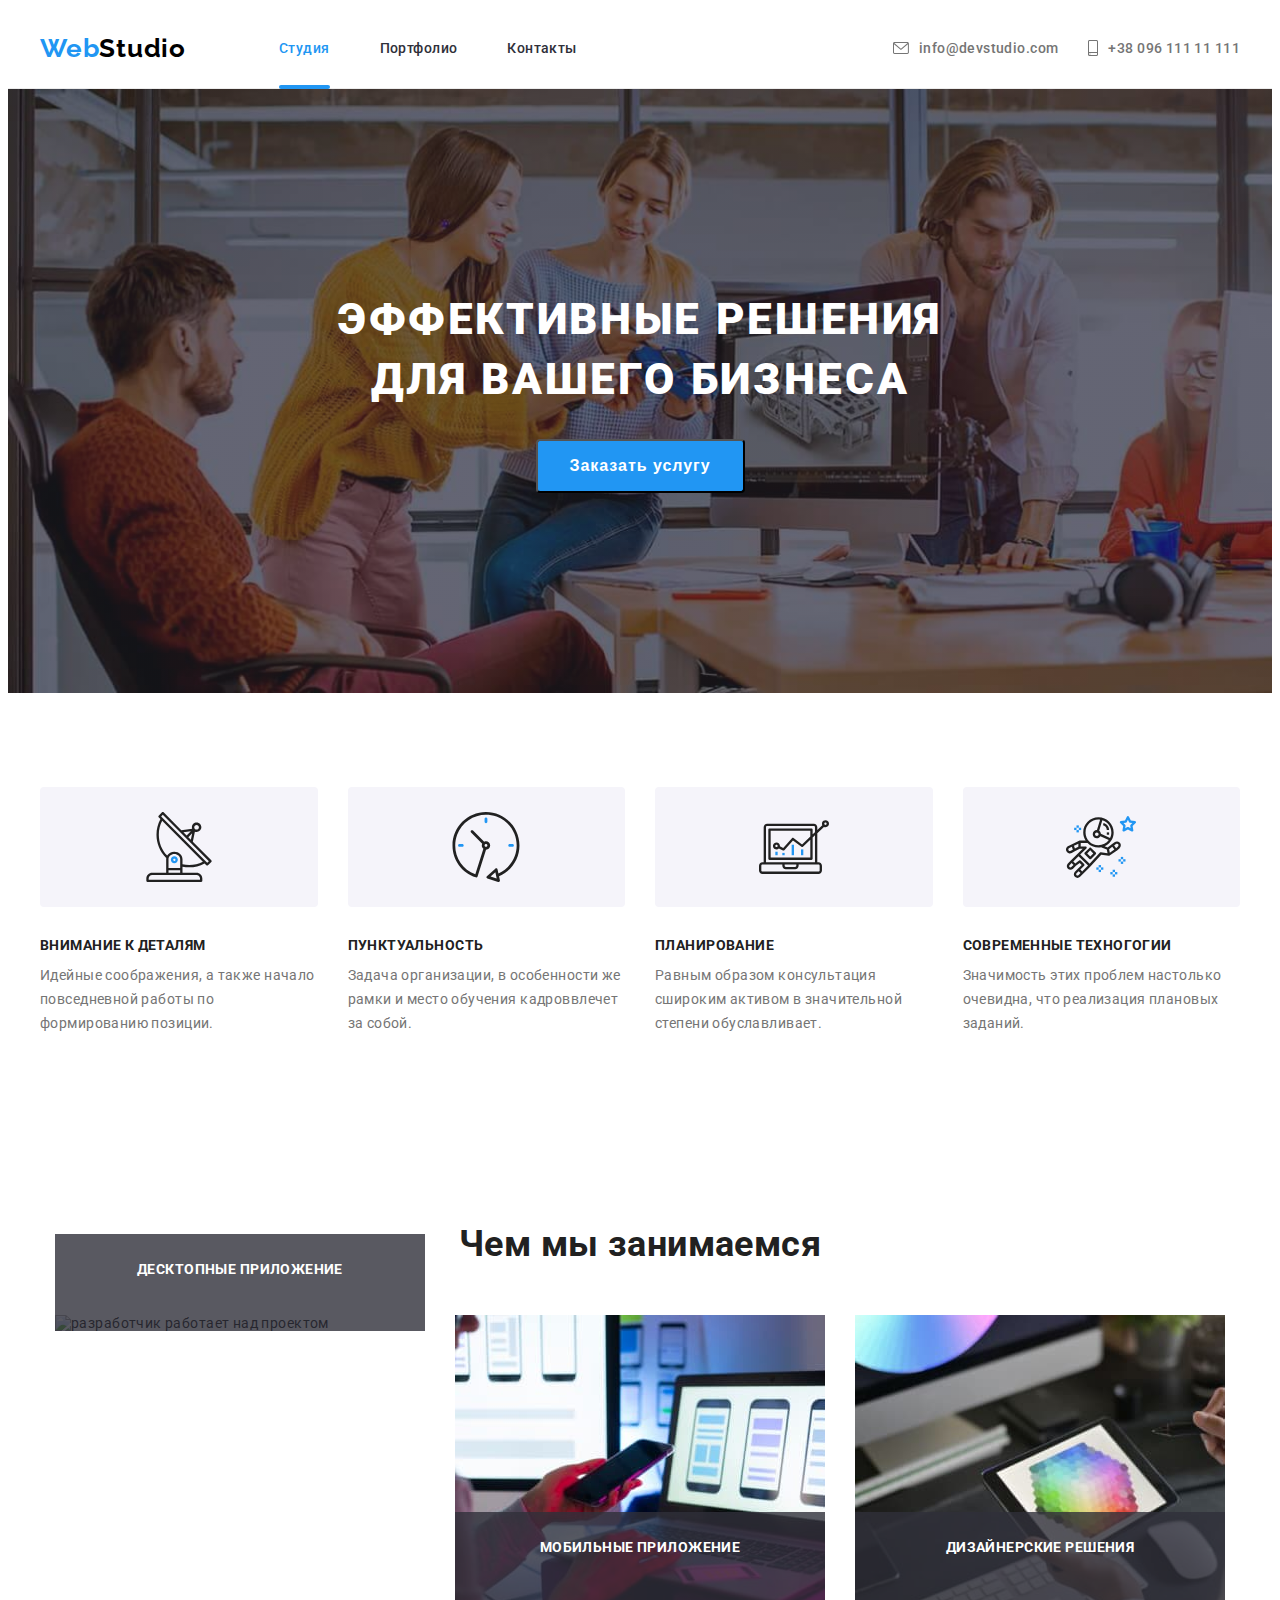
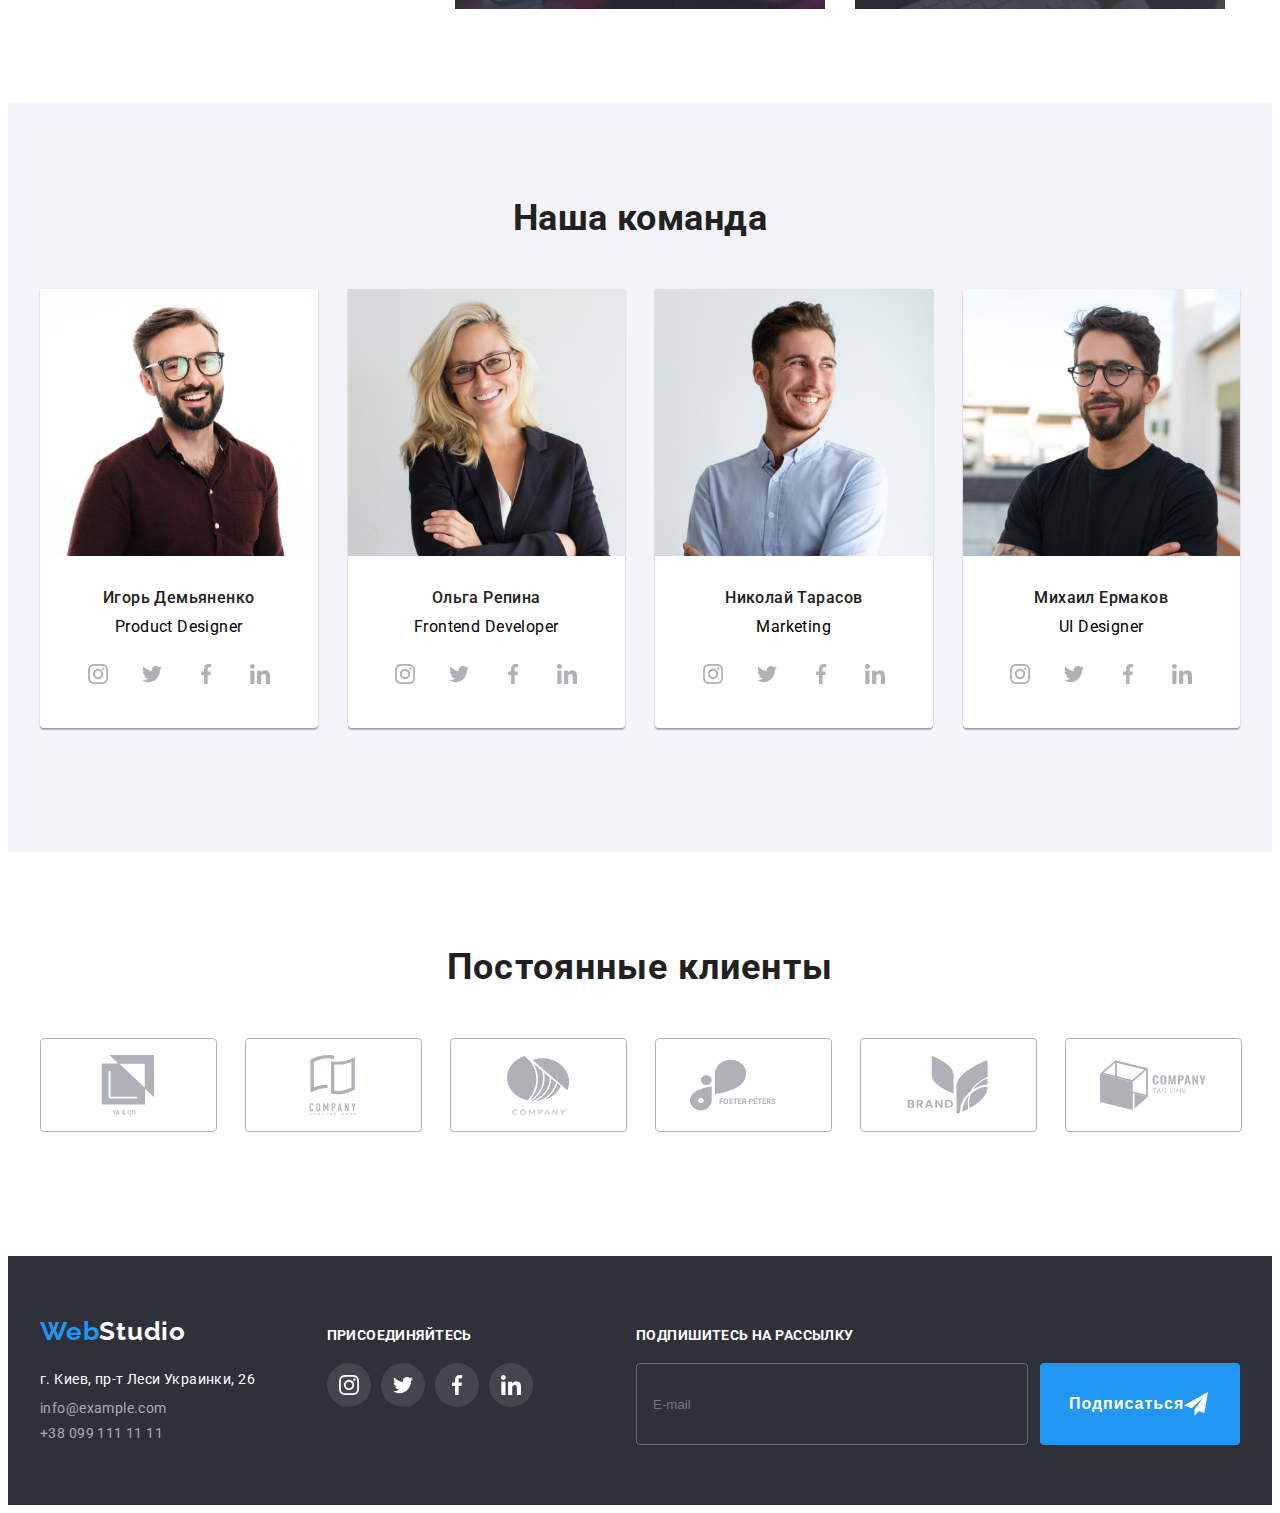
==== index.html @ 321aefef "(((" ====
<!DOCTYPE html>
<html lang="en">
<head>
    <meta charset="UTF-8">
    <meta http-equiv="X-UA-Compatible" content="IE=edge">
    <meta name="viewport" content="width=device-width, initial-scale=1.0">
    <title>Document</title>
    <link rel="preconnect" href="https://fonts.googleapis.com">
<link rel="preconnect" href="https://fonts.gstatic.com" crossorigin>
<link href="https://fonts.googleapis.com/css2?family=Roboto:ital,wght@0,400;0,500;0,700;0,900;1,400;1,500;1,700;1,900&display=swap" rel="stylesheet">
<link rel="stylesheet" href="https://cdnjs.cloudflare.com/ajax/libs/modern-normalize/1.1.0/modern-normalize.min.css" integrity="sha512-wpPYUAdjBVSE4KJnH1VR1HeZfpl1ub8YT/NKx4PuQ5NmX2tKuGu6U/JRp5y+Y8XG2tV+wKQpNHVUX03MfMFn9Q==" crossorigin="anonymous" referrerpolicy="no-referrer" />
    
    <link rel="preconnect" href="https://fonts.googleapis.com">
    <link rel="preconnect" href="https://fonts.googleapis.com">
    <link rel="preconnect" href="https://fonts.gstatic.com" crossorigin>
    <link href="https://fonts.googleapis.com/css2?family=Raleway:wght@700&display=swap" rel="stylesheet">
    <link rel="stylesheet" href="./css/main.min.css">
<body class="body">
    <!-- header -->
   <header class="header-box">
       <div class="container flex">     
       <nav class="flex"><a href="" class="logo" lang="en">
        <span class="web">Web</span>Studio</a>
   <ul class="menu">
    <li class="menu__list-main"><a href="./index.html" class="menu__link-main currents">Студия</a></li>
    <li class="menu__list"><a href="./porfolio.html" class="link"> Портфолио</a></li>
    <li class="menu__list"> <a href="" class="link"> Контакты</a></li>
</ul>
    </nav>
    <button type="button" class="mob-menu" data-menu-open>
        <svg width="40px" height="40px" class="mob-menu__icon"><use href="./images/icons/sprite2.svg#mob-menu"></use></svg>
    </button>
        <ul class="menu-contact">
        <li class="menu-contact__list-left">
            <a href="" class="menu-contact__link">
                <svg class="header-icon icon-left" width="16" height="12"><use href="./images/icons/sprite.svg#icon-envelope"></use></svg>
info@devstudio.com</a></li>
        <li class="menu-contact__list"><a href="" class="menu-contact__link">
            <svg class="header-icon" width="10" height="16"><use href="./images/icons/sprite.svg#icon-smartphone"></use></svg>
       +38 096 111 11 111</a></li>
        
    </ul>
    </div>
    <div class="mobile-menu" data-menu>
        <div class="container mobile-menu__container">
        <button class="close-butt" data-menu-close>
            <svg width="40px" height="40px" class="mobile-menu__close-icon" ><use href="./images/icons/sprite2.svg#icon-close_40px"></use></svg>
        </button>
        
        <ul class="mobile-menu__nav">
            <li class="mobile-menu__list">
                <a href="" class="mobile-menu__link">Студия</a></li>
            <li class="mobile-menu__list">
                <a href="./porfolio.html" class="mobile-menu__link">Портфолио</a></li>
            <li class="mobile-menu__list">
                <a href="" class="mobile-menu__link">Контакты</a></li>
        </ul>

        <ul class="mobile-menu__contact">
            <li class="mobile-menu__numb">+38 096 111 11 11</li>
            <li class="mobile-menu__mail">info@devstudio.com</li>
        </ul>
        <ul class="mobile__menu-social">
            <li class="mobile-menu__soc-list">
                <a href="" class="mobile-menu__soc-link">Instagram</a></li>
            <li class="mobile-menu__soc-list">
                <a href="" class="mobile-menu__soc-link">Twitter</a></li>
            <li class="mobile-menu__soc-list">
                <a href="" class="mobile-menu__soc-link">Facebook</a></li>
            <li class="mobile-menu__soc-list">
                <a href="" class="mobile-menu__soc-link">LinkedIn</a></li>
        </ul>
        </div>
    </div>
</header>


<main>
    <!-- ===========HERO============== -->

    <section class="main-title section">
        <div class="container">
        <h1 class="title">ЭФФЕКТИВНЫЕ РЕШЕНИЯ<br>ДЛЯ ВАШЕГО БИЗНЕСА </h1>
        <button type="button" class="button" data-modal-open>Заказать услугу</button>
        </div>
    </section>



<section class="section">
<div class="container">

    <ul class="about">
        <li class="list-about"> <div class="bloks"> <svg width="70" height="70"><use href="./images/icons/sprite.svg#icon-antenna1"></use></svg>
</div><h3 class="headlines">ВНИМАНИЕ К ДЕТАЛЯМ</h3>
           <p class="plist">Идейные соображения, а также начало повседневной работы по формированию позиции.</p></li>
            <li class="list-about"> <div class="bloks">
<svg width="70" height="70"><use href="./images/icons/sprite.svg#icon-clock2"></use></svg>
</div><h3 class="headlines">ПУНКТУАЛЬНОСТЬ</h3>
               <p class="plist">Задача организации, в особенности же рамки и место обучения кадроввлечет за собой.</p></li>
                <li class="list-about"> <div class="bloks"><svg width="70" height="70"><use href="./images/icons/sprite.svg#icon-diagram3" ></use></svg>
</div><h3 class="headlines">ПЛАНИРОВАНИЕ</h3>
                   <p class="plist"> Равным образом консультация сшироким активом в значительной степени обуславливает.</p></li>
                    <li class="list-about"> <div class="bloks"><svg width="70" height="70"><use href="./images/icons/sprite.svg#icon-astronaut4"></use></svg>
</div><h3 class="headlines">СОВРЕМЕННЫЕ ТЕХНОГОГИИ</h3>
                       <p class="plist"> Значимость этих проблем настолько очевидна, что реализация плановых заданий.</p></li>
    </ul>
    </div>
    </section>
    <!-- /* ===============WHAT WE DO================= */ -->
    <section class="section section-whatwedo">
        <div class="container">
    <h2 class="main-headlines">Чем мы занимаемся</h2>
    <ul class="images">
        <li class="img-list"><div class="relat">
            <picture>
                <source srcset="./images/occupation/img.jpg 1x, ./images/occupation/img@2x.jpg 2x" media="min-width: 1200px">
                <source srcset="./images/occupation/img1vb.webp 1x" media="min-width: 1200px"
                type="image/webp">
            <img src="#" alt="разработчик работает над проектом">
            </picture>
           <div class="absol"><p class="descrip">ДЕСКТОПНЫЕ ПРИЛОЖЕНИЕ</p></div></div></li>
        <li class="img-list"><div class="relat">
            <img src="./images/occupation/img2.jpg" alt="дизайнеры работают над мобильным приложением"><div class="absol"><p class="descrip">МОБИЛЬНЫЕ ПРИЛОЖЕНИЕ</p></div></div></li>
        <li class="img-list"><div class="relat">
            <img src="./images/occupation/img3.jpg" alt="креативный веб дизайнер выбирает цвет на планшете"><div class="absol"><p class="descrip">ДИЗАЙНЕРСКИЕ РЕШЕНИЯ</p></div></div></li>
    </ul>
    </div>
</section>

<!-- /* ==============TEAM============= */ -->
    <section class="our-team section">
        <div class="container">
        <h2 class="main-headlines-bot">Наша команда</h2>
        <ul class="all-employee">
            <li class="employee">
                <picture>
                    <source srcset="./images/developer1.jpg" media="min-width: 1200px">
                    <source srcset="./images/developer-tablet1.jpg" media="min-width: 768px">
                    <source srcset="./images/developer-phone1.jpg" media="min-width: 320px">
                <img src="./images/developer1.jpg" alt="Product Designer" class="img-developer">
                </picture>
                <div class="cards-work"><h3 class="workers">Игорь Демьяненко</h3>
       <p class="positions">Product Designer</p><ul class="box-icons"><li class="social-link" ><a class="social-link-team" href=""><svg class="social-icon-team" height="20" width="20"><use href="./images/icons/sprite.svg#icon-instagram1"></use></svg></a></li>
    <li  class="social-link"><a href="" class="social-link-team"><svg class="social-icon-team" height="20" width="20"><use href="./images/icons/sprite.svg#icon-twitter2"></use></svg></a></li>
    <li  class="social-link"><a href="" class="social-link-team"><svg class="social-icon-team" height="20" width="20"><use href="./images/icons/sprite.svg#icon-facebook3"></use></svg></a></li>
    <li  class="social-link"><a href="" class="social-link-team"><svg class="social-icon-team" height="20" width="20"><use href="./images/icons/sprite.svg#icon-linkedin4"></use></svg></a></li></ul>
</div>
</li>

        <li class="employee">
        <picture>
            <source srcset="./images/developer2.jpg" media="min-width: 1200px">
            <source srcset="./images/developer-tablet2.jpg" media="min-width: 768px">
            <source srcset="./images/developer-phone2.jpg" media="min-width: 320px">
            <img src="./images/developer2.jpg" alt="Product Designer" class="img-developer">
        </picture>
            <div class="cards-work">
          <h3 class="workers">Ольга Репина</h3><p class="positions">Frontend Developer</p>
          <ul class="box-icons">
            <li class="social-link"><a class="social-link-team" href=""><svg class="social-icon-team" height="20" width="20"><use href="./images/icons/sprite.svg#icon-instagram1"></use></svg></a></li>
            <li class="social-link"><a class="social-link-team" href=""><svg class="social-icon-team" height="20" width="20"><use href="./images/icons/sprite.svg#icon-twitter2"></use></svg></a></li>
            <li class="social-link"><a class="social-link-team" href=""><svg class="social-icon-team" height="20" width="20"><use href="./images/icons/sprite.svg#icon-facebook3"></use></svg></a></li>
            <li class="social-link"><a class="social-link-team" href=""><svg class="social-icon-team" height="20" width="20"><use href="./images/icons/sprite.svg#icon-linkedin4"></use></svg></a></li>
          </ul>
        </div>
    </li>
        <li class="employee">
            
            <picture>
                <source srcset="./images/developer3.jpg" media="min-width: 1200px">
                <source srcset="./images/developer-tablet3.jpg" media="min-width: 768px">
                <source srcset="./images/developer-phone3.jpg" media="min-width: 320px">
                <img src="./images/developer3.jpg" alt="Product Designer" class="img-developer">
            </picture>
                <div class="cards-work">
             <h3 class="workers">Николай Тарасов</h3><p class="positions">Marketing</p><ul class="box-icons">
                 <li class="social-link"><a class="social-link-team" href=""><svg class="social-icon-team" height="20" width="20">
                        <use href="./images/icons/sprite.svg#icon-instagram1"></use>
                    </svg></a></li>
                <li class="social-link"><a class="social-link-team" href=""><svg class="social-icon-team" height="20" width="20">
                        <use href="./images/icons/sprite.svg#icon-twitter2"></use>
                    </svg></a></li>
                <li class="social-link"><a class="social-link-team" href=""><svg class="social-icon-team" height="20" width="20">
                        <use href="./images/icons/sprite.svg#icon-facebook3"></use>
                    </svg></a></li>
                <li class="social-link"><a class="social-link-team" href=""><svg class="social-icon-team" height="20" width="20">
                        <use href="./images/icons/sprite.svg#icon-linkedin4"></use>
                    </svg></a></li>
             </ul>
</div>
    
</li>
        <li class="employee">
           
                <picture>
                    <source srcset="./images/developer4.jpg" media="min-width: 1200px">
                    <source srcset="./images/developer-tablet4.jpg" media="min-width: 768px">
                    <source srcset="./images/developer-phone4.jpg" media="min-width: 320px">
                    <img src="./images/developer4.jpg" alt="Product Designer" class="img-developer">
                </picture>
                <div class="cards-work">
              <h3 class="workers">Михаил Ермаков</h3><p class="positions">UI Designer</p><ul class="box-icons">
                  <li class="social-link"><a class="social-link-team" href=""><svg class="social-icon-team" height="20" width="20">
                        <use href="./images/icons/sprite.svg#icon-instagram1"></use>
                    </svg></a></li>
            <li class="social-link"><a class="social-link-team" href=""><svg class="social-icon-team" height="20" width="20">
                    <use href="./images/icons/sprite.svg#icon-twitter2"></use>
                </svg></a></li>
        <li class="social-link"><a class="social-link-team" href=""><svg class="social-icon-team" height="20" width="20">
                <use href="./images/icons/sprite.svg#icon-facebook3"></use>
            </svg></a></li>
    <li class="social-link"><a class="social-link-team" href=""><svg class="social-icon-team" height="20" width="20">
            <use href="./images/icons/sprite.svg#icon-linkedin4"></use>
        </svg></a></li></ul>
            </div>
    </li>

        </ul>
        </div>
    </section>
    <!-- ============================CLIENTS============================ -->
    <section class="section">
        <div class="container">
            <h2 class="hclient">Постоянные клиенты</h2>
<ul class="client-flex"><li class="client-list"><a class="client-link" href=""><svg class="client-icon" width="106" height="60"><use href="./images/icons/sprite2.svg#icon-group" ></use></svg></a></li>
<li class="client-list"><a class="client-link" href=""><svg class="client-icon" width="106" height="60"><use href="./images/icons/sprite2.svg#icon-group2" ></use></svg></a></li>
<li class="client-list"><a class="client-link" href=""><svg class="client-icon" width="106" height="60"><use href="./images/icons/sprite2.svg#icon-group3"></use></svg></a></li>
<li class="client-list"><a class="client-link" href=""><svg class="client-icon" width="106" height="60"><use href="./images/icons/sprite2.svg#icon-group4"></use></svg></a></li>
<li class="client-list"><a class="client-link" href=""><svg class="client-icon" width="106" height="60"><use href="./images/icons/sprite2.svg#icon-group5"></use></svg></a></li>
<li class="client-list"><a class="client-link" href=""><svg class="client-icon" width="106" height="60"><use href="./images/icons/sprite2.svg#icon-group6"></use></svg></a></li></ul>
        </div>
    </section>
</main>
<!-- /* ==================FOOTER====================== */ -->
    <footer class="footer">
        <div class="container footer__flex">
            <div class="footer-nav">
        <a href="" class="logodown" lang="en">
            <span class="web">Web</span>Studio</a>
<address>
    <ul class="footer-list">
<li class="footer__list"><a class="footer__address" href="https://goo.gl/maps/vd5sE5UWaFMjiasX9">г. Киев, пр-т Леси Украинки, 26</a></li>
 <li class="footer__list"><a href="" class="footer__linknav">info@example.com</a></li>  
<li class="footer__list"> <a href="" class="footer__linknav"> +38 099 111 11 11</a></li>
</ul>
</address>
</div>
<div class="footer__social">
    <h2 class="footer__social-h">ПРИСОЕДИНЯЙТЕСЬ</h2>
    <ul class="footer__ul-flex">
    <li class="footer__social-list">
        <a class="footer__social-link" href=""><svg class="footer__social-icon" height="20" width="20"><use href="./images/icons/sprite.svg#icon-instagram1"></use></svg></a></li>
    <li class="footer__social-list">
        <a class="footer__social-link" href=""><svg class="footer__social-icon" height="20" width="20"><use href="./images/icons/sprite.svg#icon-twitter2"></use></svg></a></li>
    <li class="footer__social-list">
        <a class="footer__social-link" href=""><svg class="footer__social-icon" height="20" width="20"><use href="./images/icons/sprite.svg#icon-facebook3"></use></svg></a></li>
    <li class="footer__social-list">
        <a class="footer__social-link" href=""><svg class="footer__social-icon" height="20" width="20"><use href="./images/icons/sprite.svg#icon-linkedin4"></use></svg></a></li></ul>
</div>
<div class="footer-form__wrapper">
<form action="footer-form">
    <b class="footer-form__b">Подпишитесь на рассылку</b>
    <span class="footer-form__span">
        <input type="email" name="user-email"  required placeholder="E-mail" class="footer-form__imput">
        <button type="submit" class="footer-button">Подписаться
            <svg width="24" height="24"><use href="./images/icons/sprite.svg#icon-icon-send"></use></svg>
        </button>
    </span>
</form>
</div>
</div>
    </footer>
<!-- ===================END FOOTER================ -->
<div class="backdrop is-hidden" data-modal>
<div class="modal">
    <button type="button" class="close-button" data-modal-close><svg height="18" width="18" class="close-icon">
        <use href=./images/icons/sprite.svg#icon-close-black-18dp-2-1></use>
    </svg>
        </button>
            <b class="modal-title">Оставьте свои данные, мы вам перезвоним</b>
            <form  class="modal-form">
           
               
                <label for="input-name" class="modal-form__text"> Имя
                   <span class="modal-form__input-wrapper">
                <input type="text" id="input-name" name="user-name" class="modal-form__input" minlength="2">
        <svg height="18" width="18" class="modal-form__icon">
            <use href=./images/icons/sprite.svg#icon-person-black-18dp-1></use>
        </svg>
    </span>
         </label>
            <label for="input-phone" class="modal-form__text"> Телефон
                <span class="modal-form__input-wrapper">
                    <input type="text" id="input-phone"  name="user-form" class="modal-form__input"
                     title="096-111-11-11"
                    required>
                    <svg height="18" width="18" class="modal-form__icon">
                        <use href=./images/icons/sprite.svg#icon-phone-black-18dp-1></use>
                    </svg>
                </span>
            </label>

        <label for="input-email" class="modal-form__text">Почта
            <span class="modal-form__input-wrapper">
                <input type="text" id="input-email" name="user-email"
                 class="modal-form__input" required>
                <svg height="18" width="18" class="modal-form__icon">
                    <use href=./images/icons/sprite.svg#icon-email-black-18dp-1></use>
                </svg>
            </span>
        </label>
        <label  class="modal-form__text"> Комментарий
         <textarea name="user-comment"  class="modal-form__comment" placeholder="Введите текст"></textarea>
               
        
        </label>
       <input type="checkbox" name="submit" id="accept-policy" class="modal-checkbox visual-hiden">
        <label for="accept-policy" class="modal-checkbox-label">Соглашаюсь с рассылкой и принимаю
             <a href="" class="modal-form__link">Условия договора</a></label>
             <button type="submit" class="modal-form__btn">Отправить</button>

        </form>
        
       </div>
</div>
<script src="./js/menu.js"></script>
<script src="./js/modal.js"></script>
</body>
</html>
---- css/main.min.css ----
:root{--primary-text-color: #757575;--primary-heading-color: #212121;--accent-color: #2196f3;--primary-bacground-color: #f5f4fa;--secondary-text-color: #ffffff;--secondary-background-color: #2f303a;--main-font: "Roboto", sans-serif}.visual-hiden{position:absolute !important;clip:rect(1px 1px 1px 1px);clip:rect(1px 1px 1px 1px);padding:0 !important;border:0 !important;height:1px !important;width:1px !important;overflow:hidden}.body{font-family:var(--main-font);font-size:14px;font-weight:400;font-style:normal;letter-spacing:0.03em}address{font-style:normal}img{display:block}ul{list-style:none;padding:0;margin:0}p{margin:0}.h1 h2 h3 h4 h5 h6{margin:0}.container{width:100%;padding-left:15px;padding-right:15px;margin:0 auto}@media screen and (min-width: 480px){.container{width:480px;padding-left:15px;padding-right:15px}}@media screen and (min-width: 768px){.container{width:768px}}@media screen and (min-width: 1200px){.container{width:1200px}}.section{padding-top:60px;padding-bottom:60px}@media screen and (min-width: 1200px){.section{padding-top:94px;padding-bottom:94px}}.currents::after{content:"";display:block;position:absolute;bottom:-1px;width:100%;height:4px;background-color:#2196f3;border-radius:2px}.header-icon{margin-right:10px;transition-property:fill;transition-duration:250ms;transition-timing-function:cubic-bezier(0.4, 0, 0.2, 1);fill:var(--primary-text-color)}.header-icon:hover .linknav,.header-icon:focus .linknav{color:var(--accent-color);fill:var(--accent-color)}.web{color:var(--accent-color)}.logo{margin:16px auto 16px 0;font-family:Raleway;font-weight:bold;font-size:26px;line-height:31px;letter-spacing:0.03em;color:black;text-decoration:none;display:inline-block}@media screen and (min-width: 768px){.logo{margin:0}}.menu-contact{display:none}@media screen and (min-width: 768px){.menu-contact{display:block}}@media screen and (min-width: 1200px){.menu-contact{display:flex;align-items:center;padding-left:0;margin:0px;margin-left:auto}.menu-contact.menu-contact__list+.menu-contact__list{margin-left:50px}}@media screen and (min-width: 768px){.menu-contact__link{font-size:14px;line-height:16px;font-weight:500;text-decoration:none;list-style:none;color:var(--primary-text-color);display:flex;align-items:center;transition-property:background-color, color;transition-duration:250ms;transition-timing-function:cubic-bezier(0.4, 0, 0.2, 1)}.menu-contact__link:hover .header-icon,.menu-contact__link:focus .header-icon{fill:var(--accent-color)}.menu-contact__link:hover{color:var(--accent-color)}}@media screen and (min-width: 1200px){.menu-contact__link{font-size:14px;line-height:16px;font-weight:500;text-decoration:none;list-style:none;color:var(--primary-text-color);display:flex;align-items:center;transition-property:background-color, color;transition-duration:250ms;transition-timing-function:cubic-bezier(0.4, 0, 0.2, 1)}.menu-contact__link:hover .header-icon,.menu-contact__link:focus .header-icon{fill:var(--accent-color)}.menu-contact__link:hover{color:var(--accent-color)}}@media screen and (min-width: 768px){.menu-contact__list-left{margin-bottom:10px}}@media screen and (min-width: 1200px){.menu-contact__list-left{margin-bottom:0;display:flex;align-items:center;margin-right:30px}.menu-contact__list-left:hover .header-icon,.menu-contact__list-left:focus .header-icon{color:var(--accent-color);fill:var(--accent-color)}}.link{display:block;font-size:14px;line-height:16px;font-weight:500;color:var(--secondary-background-color);text-decoration:none;padding-top:32px;padding-bottom:32px;transition-property:background-color, color;transition-duration:250ms;transition-timing-function:cubic-bezier(0.4, 0, 0.2, 1)}.link:hover,.link:focus{color:var(--accent-color)}.header-box{border-bottom:1px solid #ececec}.flex{display:flex;align-items:center;justify-content:space-between}@media screen and (min-width: 1200px){.flex{display:flex;align-items:center}}.menu{display:none}@media screen and (min-width: 768px){.menu{display:flex;margin-top:0px;margin-bottom:0px;padding-left:0px;justify-content:center;margin-left:88px;align-items:center}}@media screen and (min-width: 1200px){.menu{display:flex;margin-top:0px;margin-bottom:0px;padding-left:0px;justify-content:center;margin-left:93px;align-items:center}}.logodown{font-family:Raleway;font-weight:bold;font-size:24px;line-height:28px;letter-spacing:0.03em;color:var(--secondary-text-color);text-decoration:none;display:inline-block;margin-bottom:20px}@media screen and (min-width: 1200px){.logodown{font-size:26px;line-height:31px}}.footer{background-color:var(--secondary-background-color);padding-bottom:60px;padding-top:60px}@media screen and (min-width: 768px){.footer__flex{display:flex;align-items:baseline;justify-content:center}}@media screen and (max-width: 1199px){.footer__flex{flex-wrap:wrap}}@media screen and (min-width: 1200px){.footer__flex{align-items:baseline}}.footer-nav{text-align:center;margin-bottom:60px}@media screen and (min-width: 768px){.footer-nav{width:50%;margin:0}}@media screen and (min-width: 1200px){.footer-nav{text-align:left;margin:0}}.footer__address{margin-bottom:0px;margin-top:0px;text-align:left;font-size:14px;line-height:24px;color:var(--secondary-text-color);font-weight:400;cursor:pointer;text-decoration:none}.footer__address:hover,.footer__address:focus{color:var(--accent-color)}.footer-list{padding-left:0px;margin:0px;font-style:normal}.footer__list:not(:last-child){margin-bottom:9px}.footer__social{margin:0 auto;text-align:center}@media screen and (min-width: 768px){.footer__social{width:50%}}@media screen and (min-width: 1200px){.footer__social{margin-left:70px;margin-right:93px;text-align:left}}.footer__ul-flex{display:flex;margin:0%;padding:0%;justify-content:center}@media screen and (min-width: 1200px){.footer__ul-flex{justify-content:left}}.footer__social-h{font-weight:700;font-size:14px;line-height:16px;letter-spacing:0.03em;margin:0;margin-bottom:20px;color:var(--secondary-text-color)}.footer__linknav{font-size:14px;line-height:24px;font-weight:400;text-decoration:none;list-style:none;color:rgba(255,255,255,0.6);display:inline-block;transition-property:color;transition-duration:250ms}.footer__linknav:focus,.footer__linknav:hover{color:var(--accent-color)}@media screen and (min-width: 1200px){.footer__linknav{font-size:14px;line-height:16px}}.footer__social-list+.footer__social-list{margin-left:10px}.footer__social-link{display:flex;align-items:center;justify-content:center;width:44px;height:44px;border-radius:50%;background-color:rgba(255,255,255,0.1);transition-property:background-color;transition-duration:250ms;transition-timing-function:cubic-bezier(0.4, 0, 0.2, 1)}.footer__social-link:hover,.footer__social-link:focus{background-color:var(--accent-color)}.footer__social-icon{fill:var(--secondary-text-color)}@media screen and (min-width: 768px){.tablet{display:flex}}.footer-button{display:flex;align-items:center;font-weight:700;font-size:16px;letter-spacing:0.06em;line-height:1.87;background-color:var(--accent-color);color:var(--secondary-text-color);padding:10px 29px;min-width:200px;border:none;border-radius:4px;cursor:pointer;margin:20px auto 0}@media screen and (min-width: 1200px){.footer-button{margin:0}}.footer-form__b{display:block;text-transform:uppercase;margin-bottom:20px;color:var(--secondary-text-color);text-align:center;margin-top:60px}@media screen and (min-width: 1200px){.footer-form__b{margin-top:0;text-align:left}}@media screen and (min-width: 1200px){.footer-form__span{display:flex;justify-content:center}}.footer-form__wrapper{margin:0 auto}@media screen and (min-width: 768px){.footer-form__wrapper{width:60%}}.footer-form__imput{width:100%;height:50px;border:1px solid rgba(255,255,255,0.3);border-radius:4px;padding:15px 16px;margin-right:12px;color:var(--secondary-text-color);background:none}@media screen and (min-width: 768px){.footer-form__imput{width:450px}}@media screen and (min-width: 1200px){.footer-form__imput{width:358px}}.mobile-menu__container{position:relative;padding-top:48px;padding-bottom:48px;padding-left:40px}.mob-menu{background-color:transparent;border:none;padding:0;line-height:0;transition:fill 250ms linear}.mob-menu:hover,.mob-menu:focus{fill:var(--accent-color)}@media screen and (min-width: 768px){.mob-menu{display:none}}.mobile-menu{position:fixed;overflow:auto;width:100vw;height:100vh;top:0;left:0;background-color:#ffffff;z-index:2;opacity:0;visibility:hidden;pointer-events:none;transition:opacity 250ms linear, visibility 250ms linear}.mobile-menu.is-open{opacity:1;visibility:visible;pointer-events:auto}.mobile-menu__nav{margin-bottom:302px}.close-butt{position:absolute;top:10px;right:15px;display:flex;align-items:center;justify-content:center;width:40px;height:40px;border:none;background-color:transparent;padding:0;cursor:pointer;transition-property:fill, opacity;transition-timing-function:cubic-bezier(0.4, 0, 0.2, 1);transition-duration:250ms}.close-butt:hover,.close-butt:focus{fill:var(--accent-color)}.mobile-menu__list{margin-bottom:32px}.mobile-menu__link{font-weight:500;font-size:40px;line-height:47px;letter-spacing:0.02em;color:var(--primary-heading-color);text-decoration:none}.mobile-menu__link:hover,.mobile-menu__link:focus{color:var(--accent-color)}.mobile-menu__numb{font-weight:500;font-size:34px;line-height:40px;letter-spacing:0.02em;color:var(--accent-color);margin-bottom:32px}.mobile-menu__mail{font-weight:500;font-size:24px;line-height:28px;letter-spacing:0.02em;color:var(--primary-text-color);margin-bottom:64px}.mobile__menu-social{display:flex}.mobile-menu__soc-list:not(:last-child){padding-right:10px;border-right:1px solid rgba(33,33,33,0.2)}.mobile-menu__soc-list:not(:first-child){padding-left:10px}.mobile-menu__soc-link{text-decoration:none;font-weight:500;font-size:18px;line-height:22px;letter-spacing:0.02em;color:var(--accent-color)}@media screen and (min-width: 768px){.menu__link-main{position:relative;font-size:14px;line-height:16px;font-weight:500;color:var(--accent-color);text-decoration:none;list-style:none;display:block;padding-top:32px;padding-bottom:32px}}@media screen and (min-width: 768px){.menu__list{margin-left:50px}}@media screen and (min-width: 1200px){.menu__linkp{display:block;font-size:14px;line-height:16px;font-weight:500;color:var(--secondary-background-color);text-decoration:none;padding-top:32px;padding-bottom:32px;transition-property:color;transition-duration:250ms;transition-timing-function:cubic-bezier(0.4, 0, 0.2, 1)}.menu__linkp:hover,.menu__linkp:focus{color:var(--accent-color)}}@media screen and (min-width: 1200px){.menu__linkp-main{position:relative;font-size:14px;line-height:16px;font-weight:500;color:var(--accent-color);text-decoration:none;list-style:none;display:block;padding-top:32px;padding-bottom:32px;margin-left:50px;margin-right:50px}}.main-title{background:#c4c4c4;color:var(--secondary-text-color);text-align:center;margin-right:auto;margin-left:auto;padding-top:200px;padding-bottom:200px;background-image:linear-gradient(rgba(47,48,58,0.4), rgba(47,48,58,0.4)),url(../images/hero/hero-mobile.jpg);background-size:cover;max-width:1600px}@media screen and (min-device-pixel-ratio: 2) and (min-width: 320px), screen and (min-resolution: 192dpi) and (min-width: 320px), screen and (min-resolution: 2dppx) and (min-width: 320px){.main-title{background-image:linear-gradient(rgba(47,48,58,0.4), rgba(47,48,58,0.4)),url(../images/hero/hero_mobile@2x.jpg);background-size:cover}}@media screen and (min-width: 768px){.main-title{background-image:linear-gradient(rgba(47,48,58,0.4), rgba(47,48,58,0.4)),url(../images/hero/hero_tablet.jpg);background-size:cover}}@media screen and (min-device-pixel-ratio: 2) and (min-width: 768px), screen and (min-resolution: 192dpi) and (min-width: 768px), screen and (min-resolution: 2dppx) and (min-width: 768px){.main-title{background-image:linear-gradient(rgba(47,48,58,0.4), rgba(47,48,58,0.4)),url(../images/hero/hero_tablet@2x.jpg);background-size:cover}}@media screen and (min-width: 1200px){.main-title{background-image:linear-gradient(rgba(47,48,58,0.4), rgba(47,48,58,0.4)),url(../images/hero/hero_desktop.jpg);background-size:cover}}@media screen and (min-device-pixel-ratio: 2) and (min-width: 1200px), screen and (min-resolution: 192dpi) and (min-width: 1200px), screen and (min-resolution: 2dppx) and (min-width: 1200px){.main-title{background-image:linear-gradient(rgba(47,48,58,0.4), rgba(47,48,58,0.4)),url(../images/hero/hero_desktop@2x.jpg);background-size:cover}}.title{margin-bottom:30px;margin-top:0px;font-size:26px;line-height:42px;font-weight:900;letter-spacing:0.06em}@media screen and (min-width: 1200px){.title{font-size:44px;line-height:60px}}.button{border-radius:4px;background-color:var(--accent-color);color:var(--secondary-text-color);font-size:16px;line-height:30px;font-weight:700;letter-spacing:0.06em;min-width:200px;padding:10px 32px;margin:0 auto;left:700px;top:430px;cursor:pointer;display:block;transition-property:background-color, color;transition-duration:250ms;transition-timing-function:cubic-bezier(0.4, 0, 0.2, 1)}.button:hover{background-color:var(--accent-color);color:var(--secondary-text-color);cursor:pointer}@media screen and (min-width: 768px){.about{display:flex;flex-wrap:wrap;margin-left:-30px}}.bloks{height:120px;display:flex;background:var(--primary-bacground-color);border-radius:4px;margin-bottom:30px;align-items:center;justify-content:center}.list-about{margin-bottom:30px}@media screen and (min-width: 768px){.list-about{flex-basis:calc(100% / 2 - 30px);margin-left:30px}}@media screen and (min-width: 1200px){.list-about{flex-basis:calc(100% / 4 - 30px);margin-bottom:0px}}.plist{font-size:14px;line-height:24px;margin-top:0px;margin-bottom:0px;color:var(--primary-text-color)}@media screen and (min-width: 768px){.plist{max-width:354px}}.headlines{text-align:center;font-size:14px;line-height:16px;color:var(--primary-heading-color);font-weight:700;margin-top:0px;margin-bottom:10px}@media screen and (min-width: 768px){.headlines{text-align:left}}@media screen and (max-width: 1200px){.section-whatwedo{position:absolute !important;clip:rect(1px 1px 1px 1px);clip:rect(1px 1px 1px 1px);padding:0 !important;border:0 !important;height:1px !important;width:1px !important;overflow:hidden}}.images{margin-top:0px;display:flex;justify-content:center;padding:0px;margin-bottom:0px}.main-headlines{font-size:36px;line-height:42px;font-weight:700;color:var(--primary-heading-color);margin-bottom:50px;text-align:center;margin-top:0}.img-list{width:370px}.img-list+.img-list{margin-left:30px}.relat{position:relative}.absol{position:absolute;width:370px;height:70px;background-color:rgba(47,48,58,0.8);bottom:0;padding-top:27px}.descrip{font-weight:700;font-size:14px;line-height:16px;text-align:center;letter-spacing:0.03em;color:#ffffff}.box-icons{display:flex;padding:0;justify-content:center}.main-headlines-bot{font-size:28px;line-height:33px;font-weight:700;color:var(--primary-heading-color);margin-bottom:50px;text-align:center;margin-top:0px}@media screen and (min-width: 1200px){.main-headlines-bot{font-size:36px;line-height:42px}}.all-employee{padding-bottom:94px;margin-bottom:0px;margin-top:0px;padding:0}@media screen and (min-width: 768px){.all-employee{display:flex;flex-wrap:wrap;margin-left:-30px}}.employee{background:var(--secondary-text-color);box-shadow:0px 1px 3px rgba(0,0,0,0.12),0px 1px 1px rgba(0,0,0,0.14),0px 2px 1px rgba(0,0,0,0.2);border-radius:0px 0px 4px 4px;margin-bottom:30px;width:100%}@media screen and (min-width: 768px){.employee{flex-basis:calc(100% / 2 - 30px);margin-left:30px}}@media screen and (min-width: 1200px){.employee{flex-basis:calc(100% / 4 - 30px)}}.img-developer{width:100%;display:block;height:auto}.our-team{background-color:var(--primary-bacground-color);padding-top:94px;margin-left:0px}.workers{font-weight:500;font-size:16px;line-height:19px;text-align:center;color:var(--primary-heading-color);margin-bottom:10px;margin-top:0}.positions{font-size:16px;line-height:19px;font-weight:400;text-align:center;margin:0px;margin-bottom:16px}.cards-work{padding:32px 30px}.social-link-team{display:flex;align-items:center;justify-content:center;width:44px;height:44px;border-radius:50%;transition-property:fill, background-color;transition-duration:250ms;transition-timing-function:cubic-bezier(0.4, 0, 0.2, 1)}.social-link-team:hover .social-icon-team,.social-link-team:focus .social-icon-team{fill:#ffffff}.social-link-team:hover,.social-link-team:focus{background-color:var(--accent-color)}.social-icon-team{fill:#afb1b8;transition-property:bacground-color, fill;transition-duration:250ms;transition-timing-function:cubic-bezier(0.4, 0, 0.2, 1)}.social-link+.social-link{margin-left:10px}.hclient{font-style:normal;font-weight:700;font-size:28px;line-height:33px;text-align:center;letter-spacing:0.03em;color:var(--primary-heading-color);margin-top:0;margin-left:auto;margin-right:auto;margin-bottom:50px}@media screen and (min-width: 1200px){.hclient{font-size:36px;line-height:42px}}.client-flex{display:flex;flex-wrap:wrap;margin-left:-30px}.client-list{flex-basis:calc(100% / 2 - 30px);margin-left:30px;margin-bottom:30px}@media screen and (min-width: 768px){.client-list{flex-basis:calc(100% / 3 - 30px)}}@media screen and (min-width: 1200px){.client-list{flex-basis:calc(100% / 6 - 30px)}}.client-link{display:flex;align-items:center;justify-content:center;width:100%;height:92px;border:1px solid #afb1b8;transition-duration:250ms;border-radius:4px}.client-link:hover .client-icon,.client-link:focus .client-icon{fill:var(--accent-color)}.client-link:hover,.client-link:focus{border-color:var(--accent-color)}.client-icon{fill:#afb1b8;transition-property:fill;transition-duration:250ms;transition-timing-function:cubic-bezier(0.4, 0, 0.2, 1)}.portfolio-nav{font-weight:500;font-size:16px;line-height:1.62}.btns{display:flex;flex-wrap:wrap;justify-content:flex-start;margin-bottom:40px}@media screen and (min-width: 768px){.btns{justify-content:center;margin-bottom:30px}}@media screen and (min-width: 1200px){.btns{display:flex;justify-content:center;padding-left:0px;margin:0px;margin-bottom:50px}}.btns-list{margin-right:9px;margin-bottom:15px}.button-port{border-radius:4px;background-color:var(--primary-bacground-color);color:black;font-weight:500;font-size:16px;line-height:26px;cursor:pointer;border:0;padding:6px 22px;transition-property:background-color, color, box-shadow;transition-duration:250ms;transition-timing-function:cubic-bezier(0.4, 0, 0.2, 1)}.button-port:hover,.button-port:focus{background-color:var(--accent-color);color:var(--secondary-text-color);cursor:pointer;box-shadow:0px 3px 1px rgba(0,0,0,0.1),0px 1px 2px rgba(0,0,0,0.08),0px 2px 2px rgba(0,0,0,0.12)}.card{margin-top:0px;padding:0%}@media screen and (min-width: 768px){.card{display:flex;flex-wrap:wrap;margin-left:-30px;margin-bottom:-30px}}.card__list{width:354px;margin-bottom:30px}@media screen and (min-width: 768px){.card__list{flex-basis:calc(100% / 2 - 30px);margin-left:30px}}@media screen and (min-width: 1200px){.card__list{flex-basis:calc(100% / 3 - 30px);margin-left:30px}}.card__link{position:relative;display:block;text-decoration:none;transition-property:box-shadow;transition-duration:250ms}.card__link:hover,.card__link:focus{box-shadow:0px 1px 1px rgba(0,0,0,0.12),0px 4px 4px rgba(0,0,0,0.06),1px 4px 6px rgba(0,0,0,0.16)}.card__link:hover .card__overlay{transform:translatex(0)}.card__wrapper{position:relative;overflow:hidden;height:294px}.card__overlay{position:absolute;width:100%;height:100%;font-size:18px;line-height:28px;top:0;left:0;background-color:rgba(33,150,243,0.9);color:var(--secondary-text-color);transform:translatey(110%);transition:transform 250ms ease;padding:77px 24px}@media screen and (min-width: 1200px){.card_overlay{width:370px;height:294px;padding:63px 24px}}.card__describe{padding:20px 24px;border-bottom:1px solid #eeeeee;border-left:1px solid #eeeeee;border-right:1px solid #eeeeee}@media screen and (min-width: 767px){.cool{height:146px}}@media screen and (min-width: 1200px){.cool{height:110px}}.card__sup-title{margin-bottom:4px;font-weight:700;font-size:18px;line-height:36px;color:var(--primary-heading-color);margin-top:0;margin-left:auto;margin-right:auto}@media screen and (min-width: 768px){.card__sup-title{width:306px;margin-left:0;margin-right:0;letter-spacing:0.06em}}@media screen and (min-width: 1200px){.card__sup-title{letter-spacing:0.06em;width:100%}}.card__description{margin-bottom:0;margin-top:0px;font-size:16px;line-height:30px;font-weight:400;color:var(--primary-text-color)}.backdrop{display:flex;align-items:center;justify-content:center;position:fixed;top:0;left:0;width:100%;height:100%;background-color:rgba(0,0,0,0.6);opacity:1;visibility:visible;pointer-events:auto;transition-property:opacity;transition-timing-function:cubic-bezier(0.4, 0, 0.2, 1);transition-duration:250ms}.backdrop.is-hidden{opacity:0;visibility:hidden;pointer-events:auto;transition-property:opacity;transition-timing-function:cubic-bezier(0.4, 0, 0.2, 1);transition-duration:250ms}.modal{position:relative;padding:40px;border-radius:4px;background-color:#ffffff}@media screen and (min-width: 1200px){.modal{position:relative;width:528px;height:581px;padding:40px;border-radius:4px}}.close-button{position:absolute;top:10px;right:10px;display:flex;align-items:center;justify-content:center;width:30px;height:30px;border:1px solid rgba(0,0,0,0.1);border-radius:50%;background-color:transparent;padding:0;cursor:pointer;transition-property:fill, opacity;transition-timing-function:cubic-bezier(0.4, 0, 0.2, 1);transition-duration:250ms}.close-button:hover,.close-button:focus{fill:var(--accent-color)}.modal-title{font-style:normal;font-weight:700;font-size:20px;line-height:23px;text-align:center;letter-spacing:0.03em;display:block;color:var(--primary-heading-color);margin-bottom:30px}.modal-form__text{display:block;font-weight:normal;font-size:12px;line-height:14px;letter-spacing:0.01em;color:var(--primary-text-color);margin-bottom:10px}.modal-form__input-wrapper{display:block;position:relative;margin-top:4px}.modal-form__input{background-color:#ffffff;border:1px solid rgba(33,33,33,0.2);border-radius:4px;width:100%;height:40px;padding-left:42px;outline:0;transition-property:border-color;transition-duration:250ms;transition-timing-function:cubic-bezier(0.4, 0, 0.2, 1)}.modal-form__input:focus{border-color:var(--accent-color)}.modal-form__input:focus+.modal-form__icon{fill:var(--accent-color)}.modal-form__icon{position:absolute;left:12px;bottom:12px;transition-property:fill;transition-duration:250ms;transition-timing-function:cubic-bezier(0.4, 0, 0.2, 1)}.modal-form__comment{width:100%;height:120px;border:1px solid rgba(33,33,33,0.2);border-radius:4px;margin-top:4px;padding:12px 16px;resize:none;transition-property:border-color;transition-duration:250ms;transition-timing-function:cubic-bezier(0.4, 0, 0.2, 1);outline:none}.modal-form__comment:focus{border-color:var(--accent-color)}.modal-form__link{color:var(--accent-color)}.modal-form__btn{display:block;font-weight:700;font-size:16px;letter-spacing:0.06em;line-height:1.87;min-width:200px;margin:0 auto;padding:10px 32px;background-color:var(--accent-color);color:var(--secondary-text-color);border:none;box-shadow:0px 4px 4px rgba(0,0,0,0.15);border-radius:4px}.modal-checkbox-label::before{display:block;content:"";width:18px;height:18px;border:1px solid #303030;border-radius:4px;cursor:pointer;margin-right:10px}.modal-checkbox-label{display:flex;align-items:center;font-size:14px;line-height:1.71;margin-bottom:31px}.modal-checkbox:checked+.modal-checkbox-label::before{background-image:url(../images/icon-check-1.svg);background-size:contain;background-position:center}
/*# sourceMappingURL=main.min.css.map */
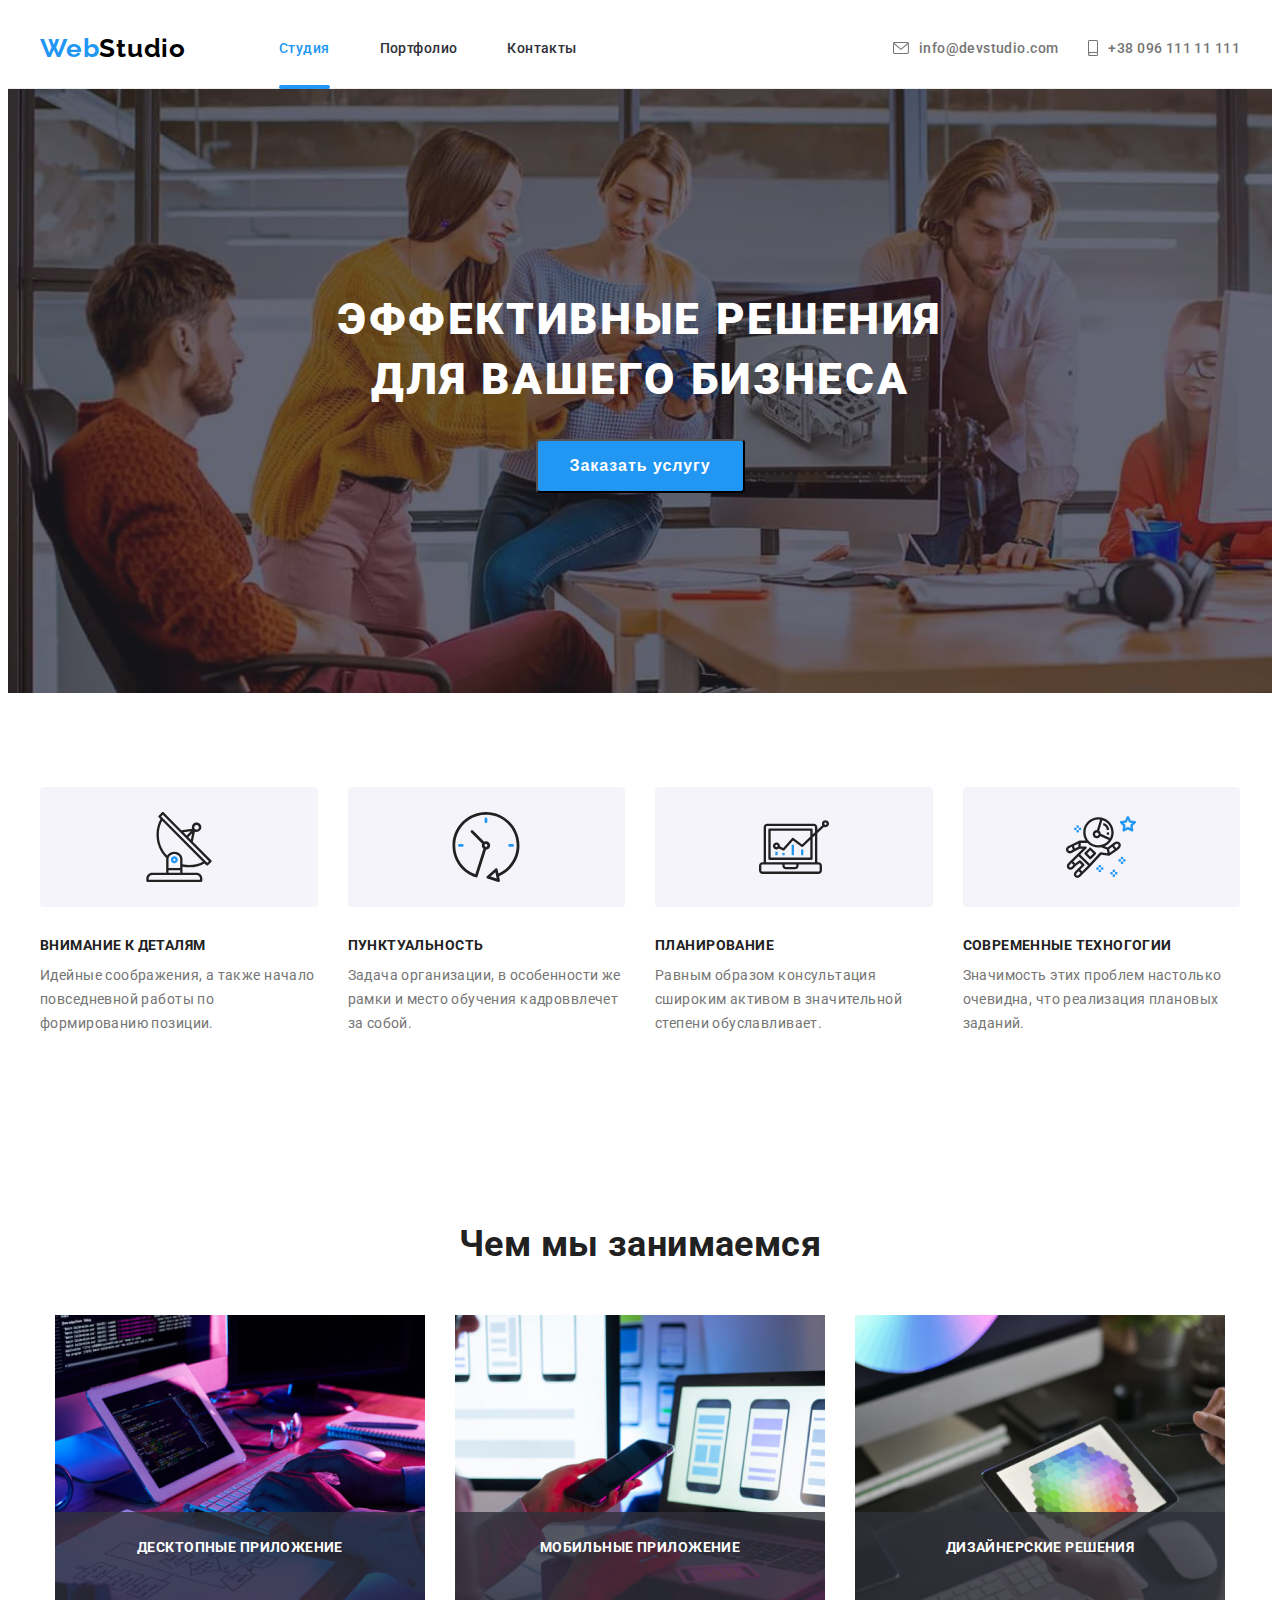
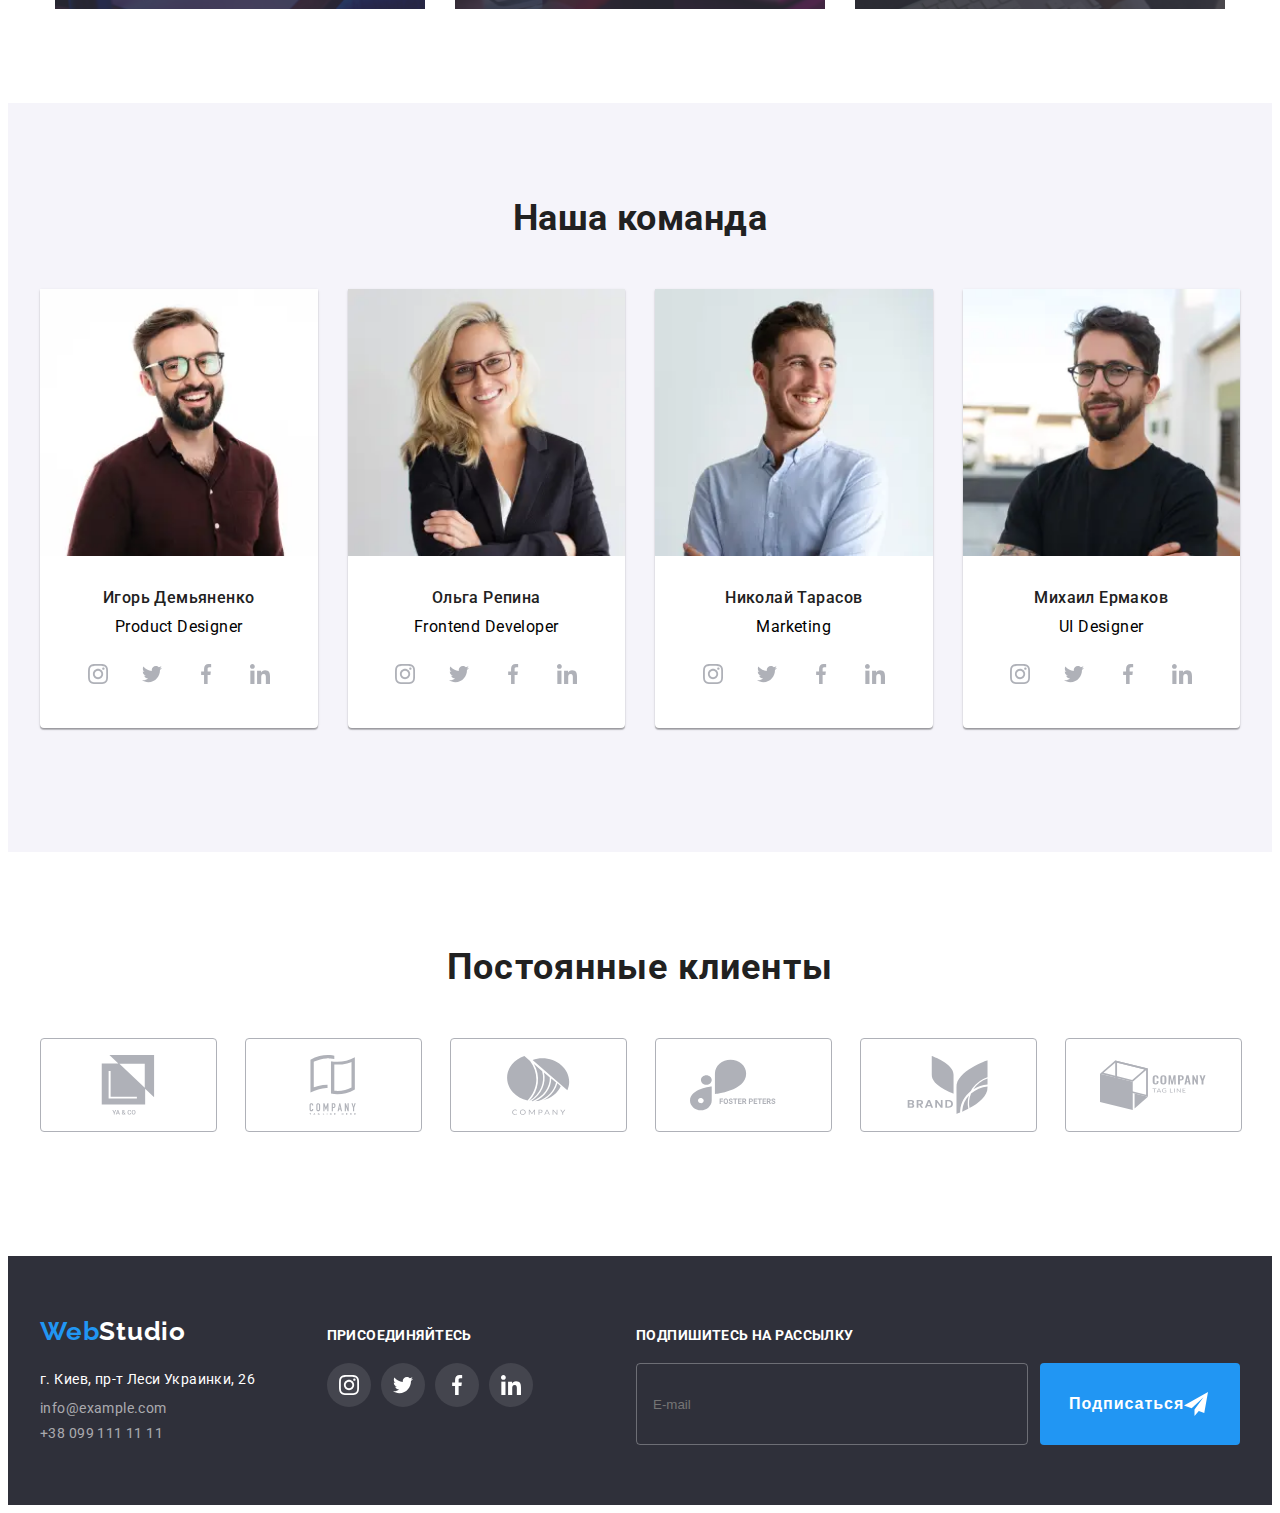
==== commit 421e617f: "img" ====
--- a/index.html
+++ b/index.html
@@ -114,16 +114,29 @@
     <ul class="images">
         <li class="img-list"><div class="relat">
             <picture>
-                <source srcset="./images/occupation/img.jpg 1x, ./images/occupation/img@2x.jpg 2x" media="min-width: 1200px">
-                <source srcset="./images/occupation/img1vb.webp 1x" media="min-width: 1200px"
+                <source srcset="./images/occupation/img.jpg 1x, ./images/occupation/img@2x.jpg 2x" media="(min-width: 1200px)">
+                <source srcset="./images/occupation/img1vb.webp 1x" media="(min-width: 1200px)"
                 type="image/webp">
             <img src="#" alt="разработчик работает над проектом">
             </picture>
            <div class="absol"><p class="descrip">ДЕСКТОПНЫЕ ПРИЛОЖЕНИЕ</p></div></div></li>
         <li class="img-list"><div class="relat">
-            <img src="./images/occupation/img2.jpg" alt="дизайнеры работают над мобильным приложением"><div class="absol"><p class="descrip">МОБИЛЬНЫЕ ПРИЛОЖЕНИЕ</p></div></div></li>
+            <picture>
+                <source srcset="./images/occupation/img2.jpg 1x, ./images/occupation/img2@2x.jpg 2x" media="(min-width: 1200px)">
+                <source srcset="./images/occupation/img2vb.webp 1x" media="(min-width: 1200px)" type="image/webp">
+                <img src="#" alt="дизайнеры работают над мобильным приложением">
+            </picture>
+           
+            <div class="absol"><p class="descrip">МОБИЛЬНЫЕ ПРИЛОЖЕНИЕ</p></div></div></li>
         <li class="img-list"><div class="relat">
-            <img src="./images/occupation/img3.jpg" alt="креативный веб дизайнер выбирает цвет на планшете"><div class="absol"><p class="descrip">ДИЗАЙНЕРСКИЕ РЕШЕНИЯ</p></div></div></li>
+            <picture>
+                <source srcset="./images/occupation/img3n.jpg 1x, ./images/occupation/img3_@2x.jpg 2x" media="(min-width: 1200px)">
+                <source srcset="./images/occupation/img3vb.webp 1x" media="(min-width: 1200px)" type="image/webp">
+                <img src="#" alt="креативный веб дизайнер выбирает цвет на планшете">
+            </picture>
+            
+            
+            <div class="absol"><p class="descrip">ДИЗАЙНЕРСКИЕ РЕШЕНИЯ</p></div></div></li>
     </ul>
     </div>
 </section>
@@ -135,10 +148,16 @@
         <ul class="all-employee">
             <li class="employee">
                 <picture>
-                    <source srcset="./images/developer1.jpg" media="min-width: 1200px">
-                    <source srcset="./images/developer-tablet1.jpg" media="min-width: 768px">
-                    <source srcset="./images/developer-phone1.jpg" media="min-width: 320px">
-                <img src="./images/developer1.jpg" alt="Product Designer" class="img-developer">
+                    <source srcset="./images/team/igori/img-dasktop.webp 1x, ./images/team/igori/img-dasktop@2x.webp 2x"
+                        media="(min-width: 1200px)">
+                    <source srcset="./images/team/igori/igr.jpg 1x, ./images/team/igori/igr@2x.jpg 2x" media="(min-width: 1200px)">
+                    <source srcset="./images/team/igori/img-tablet.webp 1x, ./images/team/igori/img-tablet@2x.webp 2x"
+                        media="(min-width: 768px)">
+                    <source srcset="./images/team/igori/img-tabl.jpg 1x, ./images/team/igori/img-tabl@2x.jpg 2x" media="(min-width: 768px)">
+                    <source srcset="./images/team/igori/img-mobile.webp 1x, ./images/team/igori/img-mobile@2x.webp 2x"
+                        media="(min-width: 320px)">
+                    <source srcset="./images/team/igori/img-mobile.jpg 1x, ./images/team/igori/img-mobile@2x.jpg 2x" media="(min-width: 320px)">
+                <img src="#" alt="Product Designer" class="img-developer">
                 </picture>
                 <div class="cards-work"><h3 class="workers">Игорь Демьяненко</h3>
        <p class="positions">Product Designer</p><ul class="box-icons"><li class="social-link" ><a class="social-link-team" href=""><svg class="social-icon-team" height="20" width="20"><use href="./images/icons/sprite.svg#icon-instagram1"></use></svg></a></li>
@@ -150,10 +169,17 @@
 
         <li class="employee">
         <picture>
-            <source srcset="./images/developer2.jpg" media="min-width: 1200px">
-            <source srcset="./images/developer-tablet2.jpg" media="min-width: 768px">
-            <source srcset="./images/developer-phone2.jpg" media="min-width: 320px">
-            <img src="./images/developer2.jpg" alt="Product Designer" class="img-developer">
+            <source srcset="./images/team/olga/img-dasktop.webp 1x, ./images/team/olga/img-dasktop@2x.webp 2x"
+                media="(min-width: 1200px)">
+            <source srcset="./images/team/olga/img-dasktop.jpg 1x, ./images/team/olga/img-dasktop@2x.jpg 2x" media="(min-width: 1200px)">
+            <source srcset="./images/team/olga/img-tablet.webp 1x, ./images/team/olga/img-tablet@2x.webp 2x"
+                media="(min-width: 768px)">
+            <source srcset="./images/team/olga/img.jpg 1x, ./images/team/olga/img@2x.jpg 2x" media="(min-width: 768px)">
+        <source srcset="./images/team/olga/img-mobile.webp 1x, ./images/team/olga/img-mobile@2x.webp 2x"
+            media="(min-width: 320px)">
+            <source srcset="./images/team/olga/img-mobile.jpg 1x, ./images/team/olga/img-mobile@2x.jpg" media="(min-width: 320px)">
+           
+            <img src="#" alt="Product Designer" class="img-developer">
         </picture>
             <div class="cards-work">
           <h3 class="workers">Ольга Репина</h3><p class="positions">Frontend Developer</p>
@@ -168,10 +194,17 @@
         <li class="employee">
             
             <picture>
-                <source srcset="./images/developer3.jpg" media="min-width: 1200px">
-                <source srcset="./images/developer-tablet3.jpg" media="min-width: 768px">
-                <source srcset="./images/developer-phone3.jpg" media="min-width: 320px">
-                <img src="./images/developer3.jpg" alt="Product Designer" class="img-developer">
+                <source srcset="./images/team/nicolai/img-dasktop.webp 1x, ./images/team/nicolai/img-dasktop@2x.webp 2x"
+                    media="(min-width: 1200px)">
+                <source srcset="./images/team/nicolai/img-dasktop.jpg 1x, ./images/team/nicolai/img-dasktop@2x.jpg 2x" media="(min-width: 1200px)">
+            <source srcset="./images/team/nicolai/img-tablet.webp 1x, ./images/team/nicolai/img-tablet@2x.webp 2x"
+                media="(min-width: 768px)">
+                <source srcset="./images/team/nicolai/img-tablet.jpg 1x, ./images/team/nicolai/img-tablet@2x.jpg 2x" media="(min-width: 768px)">
+                <source srcset="./images/team/nicolai/img-mobile.webp 1x, ./images/team/nicolai/img-mobile@2x.webp 2x"
+                    media="(min-width: 320px)">
+                <source srcset="./images/team/nicolai/img-mobile.jpg 1x, ./images/team/nicolai/img-mobile@2x.jpg 2x" media="(min-width: 320px)">
+               
+                <img src="#" alt="Product Designer" class="img-developer">
             </picture>
                 <div class="cards-work">
              <h3 class="workers">Николай Тарасов</h3><p class="positions">Marketing</p><ul class="box-icons">
@@ -194,10 +227,17 @@
         <li class="employee">
            
                 <picture>
-                    <source srcset="./images/developer4.jpg" media="min-width: 1200px">
-                    <source srcset="./images/developer-tablet4.jpg" media="min-width: 768px">
-                    <source srcset="./images/developer-phone4.jpg" media="min-width: 320px">
-                    <img src="./images/developer4.jpg" alt="Product Designer" class="img-developer">
+                    <source srcset="./images/team/mihail/img-dasktop.webp 1x, ./images/team/mihail/img-dasktop@2x.webp 2x"
+                        media="(min-width: 1200px)">
+                    <source srcset="./images/team/mihail/img-dasktop.jpg 1x, ./images/team/mihail/img-desktop@2x.jpg 2x" media="(min-width: 1200px)">
+                    <source srcset="./images/team/mihail/img-tablet.webp 1x, ./images/team/mihail/img-tablet@2x.webp 2x"
+                        media="(min-width: 768px)">
+                    <source srcset="./images/team/mihail/img-tablet.jpg 1x, ./images/team/mihail/img-tablet@2x.jpg 2x" media="(min-width: 768px)">
+                    <source srcset="./images/team/mihail/img-mobile.webp 1x, ./images/team/mihail/img-mobile@2x.webp 2x"
+                        media="(min-width: 320px)">
+                    <source srcset="./images/team/mihail/img-mobile.jpg 1x, ./images/team/mihail/img-mobile@2x.jpg 2x" media="(min-width: 320px)">
+                   
+                    <img src="#" alt="Product Designer" class="img-developer">
                 </picture>
                 <div class="cards-work">
               <h3 class="workers">Михаил Ермаков</h3><p class="positions">UI Designer</p><ul class="box-icons">
--- a/css/main.min.css
+++ b/css/main.min.css
@@ -1,2 +1,2 @@
-:root{--primary-text-color: #757575;--primary-heading-color: #212121;--accent-color: #2196f3;--primary-bacground-color: #f5f4fa;--secondary-text-color: #ffffff;--secondary-background-color: #2f303a;--main-font: "Roboto", sans-serif}.visual-hiden{position:absolute !important;clip:rect(1px 1px 1px 1px);clip:rect(1px 1px 1px 1px);padding:0 !important;border:0 !important;height:1px !important;width:1px !important;overflow:hidden}.body{font-family:var(--main-font);font-size:14px;font-weight:400;font-style:normal;letter-spacing:0.03em}address{font-style:normal}img{display:block}ul{list-style:none;padding:0;margin:0}p{margin:0}.h1 h2 h3 h4 h5 h6{margin:0}.container{width:100%;padding-left:15px;padding-right:15px;margin:0 auto}@media screen and (min-width: 480px){.container{width:480px;padding-left:15px;padding-right:15px}}@media screen and (min-width: 768px){.container{width:768px}}@media screen and (min-width: 1200px){.container{width:1200px}}.section{padding-top:60px;padding-bottom:60px}@media screen and (min-width: 1200px){.section{padding-top:94px;padding-bottom:94px}}.currents::after{content:"";display:block;position:absolute;bottom:-1px;width:100%;height:4px;background-color:#2196f3;border-radius:2px}.header-icon{margin-right:10px;transition-property:fill;transition-duration:250ms;transition-timing-function:cubic-bezier(0.4, 0, 0.2, 1);fill:var(--primary-text-color)}.header-icon:hover .linknav,.header-icon:focus .linknav{color:var(--accent-color);fill:var(--accent-color)}.web{color:var(--accent-color)}.logo{margin:16px auto 16px 0;font-family:Raleway;font-weight:bold;font-size:26px;line-height:31px;letter-spacing:0.03em;color:black;text-decoration:none;display:inline-block}@media screen and (min-width: 768px){.logo{margin:0}}.menu-contact{display:none}@media screen and (min-width: 768px){.menu-contact{display:block}}@media screen and (min-width: 1200px){.menu-contact{display:flex;align-items:center;padding-left:0;margin:0px;margin-left:auto}.menu-contact.menu-contact__list+.menu-contact__list{margin-left:50px}}@media screen and (min-width: 768px){.menu-contact__link{font-size:14px;line-height:16px;font-weight:500;text-decoration:none;list-style:none;color:var(--primary-text-color);display:flex;align-items:center;transition-property:background-color, color;transition-duration:250ms;transition-timing-function:cubic-bezier(0.4, 0, 0.2, 1)}.menu-contact__link:hover .header-icon,.menu-contact__link:focus .header-icon{fill:var(--accent-color)}.menu-contact__link:hover{color:var(--accent-color)}}@media screen and (min-width: 1200px){.menu-contact__link{font-size:14px;line-height:16px;font-weight:500;text-decoration:none;list-style:none;color:var(--primary-text-color);display:flex;align-items:center;transition-property:background-color, color;transition-duration:250ms;transition-timing-function:cubic-bezier(0.4, 0, 0.2, 1)}.menu-contact__link:hover .header-icon,.menu-contact__link:focus .header-icon{fill:var(--accent-color)}.menu-contact__link:hover{color:var(--accent-color)}}@media screen and (min-width: 768px){.menu-contact__list-left{margin-bottom:10px}}@media screen and (min-width: 1200px){.menu-contact__list-left{margin-bottom:0;display:flex;align-items:center;margin-right:30px}.menu-contact__list-left:hover .header-icon,.menu-contact__list-left:focus .header-icon{color:var(--accent-color);fill:var(--accent-color)}}.link{display:block;font-size:14px;line-height:16px;font-weight:500;color:var(--secondary-background-color);text-decoration:none;padding-top:32px;padding-bottom:32px;transition-property:background-color, color;transition-duration:250ms;transition-timing-function:cubic-bezier(0.4, 0, 0.2, 1)}.link:hover,.link:focus{color:var(--accent-color)}.header-box{border-bottom:1px solid #ececec}.flex{display:flex;align-items:center;justify-content:space-between}@media screen and (min-width: 1200px){.flex{display:flex;align-items:center}}.menu{display:none}@media screen and (min-width: 768px){.menu{display:flex;margin-top:0px;margin-bottom:0px;padding-left:0px;justify-content:center;margin-left:88px;align-items:center}}@media screen and (min-width: 1200px){.menu{display:flex;margin-top:0px;margin-bottom:0px;padding-left:0px;justify-content:center;margin-left:93px;align-items:center}}.logodown{font-family:Raleway;font-weight:bold;font-size:24px;line-height:28px;letter-spacing:0.03em;color:var(--secondary-text-color);text-decoration:none;display:inline-block;margin-bottom:20px}@media screen and (min-width: 1200px){.logodown{font-size:26px;line-height:31px}}.footer{background-color:var(--secondary-background-color);padding-bottom:60px;padding-top:60px}@media screen and (min-width: 768px){.footer__flex{display:flex;align-items:baseline;justify-content:center}}@media screen and (max-width: 1199px){.footer__flex{flex-wrap:wrap}}@media screen and (min-width: 1200px){.footer__flex{align-items:baseline}}.footer-nav{text-align:center;margin-bottom:60px}@media screen and (min-width: 768px){.footer-nav{width:50%;margin:0}}@media screen and (min-width: 1200px){.footer-nav{text-align:left;margin:0}}.footer__address{margin-bottom:0px;margin-top:0px;text-align:left;font-size:14px;line-height:24px;color:var(--secondary-text-color);font-weight:400;cursor:pointer;text-decoration:none}.footer__address:hover,.footer__address:focus{color:var(--accent-color)}.footer-list{padding-left:0px;margin:0px;font-style:normal}.footer__list:not(:last-child){margin-bottom:9px}.footer__social{margin:0 auto;text-align:center}@media screen and (min-width: 768px){.footer__social{width:50%}}@media screen and (min-width: 1200px){.footer__social{margin-left:70px;margin-right:93px;text-align:left}}.footer__ul-flex{display:flex;margin:0%;padding:0%;justify-content:center}@media screen and (min-width: 1200px){.footer__ul-flex{justify-content:left}}.footer__social-h{font-weight:700;font-size:14px;line-height:16px;letter-spacing:0.03em;margin:0;margin-bottom:20px;color:var(--secondary-text-color)}.footer__linknav{font-size:14px;line-height:24px;font-weight:400;text-decoration:none;list-style:none;color:rgba(255,255,255,0.6);display:inline-block;transition-property:color;transition-duration:250ms}.footer__linknav:focus,.footer__linknav:hover{color:var(--accent-color)}@media screen and (min-width: 1200px){.footer__linknav{font-size:14px;line-height:16px}}.footer__social-list+.footer__social-list{margin-left:10px}.footer__social-link{display:flex;align-items:center;justify-content:center;width:44px;height:44px;border-radius:50%;background-color:rgba(255,255,255,0.1);transition-property:background-color;transition-duration:250ms;transition-timing-function:cubic-bezier(0.4, 0, 0.2, 1)}.footer__social-link:hover,.footer__social-link:focus{background-color:var(--accent-color)}.footer__social-icon{fill:var(--secondary-text-color)}@media screen and (min-width: 768px){.tablet{display:flex}}.footer-button{display:flex;align-items:center;font-weight:700;font-size:16px;letter-spacing:0.06em;line-height:1.87;background-color:var(--accent-color);color:var(--secondary-text-color);padding:10px 29px;min-width:200px;border:none;border-radius:4px;cursor:pointer;margin:20px auto 0}@media screen and (min-width: 1200px){.footer-button{margin:0}}.footer-form__b{display:block;text-transform:uppercase;margin-bottom:20px;color:var(--secondary-text-color);text-align:center;margin-top:60px}@media screen and (min-width: 1200px){.footer-form__b{margin-top:0;text-align:left}}@media screen and (min-width: 1200px){.footer-form__span{display:flex;justify-content:center}}.footer-form__wrapper{margin:0 auto}@media screen and (min-width: 768px){.footer-form__wrapper{width:60%}}.footer-form__imput{width:100%;height:50px;border:1px solid rgba(255,255,255,0.3);border-radius:4px;padding:15px 16px;margin-right:12px;color:var(--secondary-text-color);background:none}@media screen and (min-width: 768px){.footer-form__imput{width:450px}}@media screen and (min-width: 1200px){.footer-form__imput{width:358px}}.mobile-menu__container{position:relative;padding-top:48px;padding-bottom:48px;padding-left:40px}.mob-menu{background-color:transparent;border:none;padding:0;line-height:0;transition:fill 250ms linear}.mob-menu:hover,.mob-menu:focus{fill:var(--accent-color)}@media screen and (min-width: 768px){.mob-menu{display:none}}.mobile-menu{position:fixed;overflow:auto;width:100vw;height:100vh;top:0;left:0;background-color:#ffffff;z-index:2;opacity:0;visibility:hidden;pointer-events:none;transition:opacity 250ms linear, visibility 250ms linear}.mobile-menu.is-open{opacity:1;visibility:visible;pointer-events:auto}.mobile-menu__nav{margin-bottom:302px}.close-butt{position:absolute;top:10px;right:15px;display:flex;align-items:center;justify-content:center;width:40px;height:40px;border:none;background-color:transparent;padding:0;cursor:pointer;transition-property:fill, opacity;transition-timing-function:cubic-bezier(0.4, 0, 0.2, 1);transition-duration:250ms}.close-butt:hover,.close-butt:focus{fill:var(--accent-color)}.mobile-menu__list{margin-bottom:32px}.mobile-menu__link{font-weight:500;font-size:40px;line-height:47px;letter-spacing:0.02em;color:var(--primary-heading-color);text-decoration:none}.mobile-menu__link:hover,.mobile-menu__link:focus{color:var(--accent-color)}.mobile-menu__numb{font-weight:500;font-size:34px;line-height:40px;letter-spacing:0.02em;color:var(--accent-color);margin-bottom:32px}.mobile-menu__mail{font-weight:500;font-size:24px;line-height:28px;letter-spacing:0.02em;color:var(--primary-text-color);margin-bottom:64px}.mobile__menu-social{display:flex}.mobile-menu__soc-list:not(:last-child){padding-right:10px;border-right:1px solid rgba(33,33,33,0.2)}.mobile-menu__soc-list:not(:first-child){padding-left:10px}.mobile-menu__soc-link{text-decoration:none;font-weight:500;font-size:18px;line-height:22px;letter-spacing:0.02em;color:var(--accent-color)}@media screen and (min-width: 768px){.menu__link-main{position:relative;font-size:14px;line-height:16px;font-weight:500;color:var(--accent-color);text-decoration:none;list-style:none;display:block;padding-top:32px;padding-bottom:32px}}@media screen and (min-width: 768px){.menu__list{margin-left:50px}}@media screen and (min-width: 1200px){.menu__linkp{display:block;font-size:14px;line-height:16px;font-weight:500;color:var(--secondary-background-color);text-decoration:none;padding-top:32px;padding-bottom:32px;transition-property:color;transition-duration:250ms;transition-timing-function:cubic-bezier(0.4, 0, 0.2, 1)}.menu__linkp:hover,.menu__linkp:focus{color:var(--accent-color)}}@media screen and (min-width: 1200px){.menu__linkp-main{position:relative;font-size:14px;line-height:16px;font-weight:500;color:var(--accent-color);text-decoration:none;list-style:none;display:block;padding-top:32px;padding-bottom:32px;margin-left:50px;margin-right:50px}}.main-title{background:#c4c4c4;color:var(--secondary-text-color);text-align:center;margin-right:auto;margin-left:auto;padding-top:200px;padding-bottom:200px;background-image:linear-gradient(rgba(47,48,58,0.4), rgba(47,48,58,0.4)),url(../images/hero/hero-mobile.jpg);background-size:cover;max-width:1600px}@media screen and (min-device-pixel-ratio: 2) and (min-width: 320px), screen and (min-resolution: 192dpi) and (min-width: 320px), screen and (min-resolution: 2dppx) and (min-width: 320px){.main-title{background-image:linear-gradient(rgba(47,48,58,0.4), rgba(47,48,58,0.4)),url(../images/hero/hero_mobile@2x.jpg);background-size:cover}}@media screen and (min-width: 768px){.main-title{background-image:linear-gradient(rgba(47,48,58,0.4), rgba(47,48,58,0.4)),url(../images/hero/hero_tablet.jpg);background-size:cover}}@media screen and (min-device-pixel-ratio: 2) and (min-width: 768px), screen and (min-resolution: 192dpi) and (min-width: 768px), screen and (min-resolution: 2dppx) and (min-width: 768px){.main-title{background-image:linear-gradient(rgba(47,48,58,0.4), rgba(47,48,58,0.4)),url(../images/hero/hero_tablet@2x.jpg);background-size:cover}}@media screen and (min-width: 1200px){.main-title{background-image:linear-gradient(rgba(47,48,58,0.4), rgba(47,48,58,0.4)),url(../images/hero/hero_desktop.jpg);background-size:cover}}@media screen and (min-device-pixel-ratio: 2) and (min-width: 1200px), screen and (min-resolution: 192dpi) and (min-width: 1200px), screen and (min-resolution: 2dppx) and (min-width: 1200px){.main-title{background-image:linear-gradient(rgba(47,48,58,0.4), rgba(47,48,58,0.4)),url(../images/hero/hero_desktop@2x.jpg);background-size:cover}}.title{margin-bottom:30px;margin-top:0px;font-size:26px;line-height:42px;font-weight:900;letter-spacing:0.06em}@media screen and (min-width: 1200px){.title{font-size:44px;line-height:60px}}.button{border-radius:4px;background-color:var(--accent-color);color:var(--secondary-text-color);font-size:16px;line-height:30px;font-weight:700;letter-spacing:0.06em;min-width:200px;padding:10px 32px;margin:0 auto;left:700px;top:430px;cursor:pointer;display:block;transition-property:background-color, color;transition-duration:250ms;transition-timing-function:cubic-bezier(0.4, 0, 0.2, 1)}.button:hover{background-color:var(--accent-color);color:var(--secondary-text-color);cursor:pointer}@media screen and (min-width: 768px){.about{display:flex;flex-wrap:wrap;margin-left:-30px}}.bloks{height:120px;display:flex;background:var(--primary-bacground-color);border-radius:4px;margin-bottom:30px;align-items:center;justify-content:center}.list-about{margin-bottom:30px}@media screen and (min-width: 768px){.list-about{flex-basis:calc(100% / 2 - 30px);margin-left:30px}}@media screen and (min-width: 1200px){.list-about{flex-basis:calc(100% / 4 - 30px);margin-bottom:0px}}.plist{font-size:14px;line-height:24px;margin-top:0px;margin-bottom:0px;color:var(--primary-text-color)}@media screen and (min-width: 768px){.plist{max-width:354px}}.headlines{text-align:center;font-size:14px;line-height:16px;color:var(--primary-heading-color);font-weight:700;margin-top:0px;margin-bottom:10px}@media screen and (min-width: 768px){.headlines{text-align:left}}@media screen and (max-width: 1200px){.section-whatwedo{position:absolute !important;clip:rect(1px 1px 1px 1px);clip:rect(1px 1px 1px 1px);padding:0 !important;border:0 !important;height:1px !important;width:1px !important;overflow:hidden}}.images{margin-top:0px;display:flex;justify-content:center;padding:0px;margin-bottom:0px}.main-headlines{font-size:36px;line-height:42px;font-weight:700;color:var(--primary-heading-color);margin-bottom:50px;text-align:center;margin-top:0}.img-list{width:370px}.img-list+.img-list{margin-left:30px}.relat{position:relative}.absol{position:absolute;width:370px;height:70px;background-color:rgba(47,48,58,0.8);bottom:0;padding-top:27px}.descrip{font-weight:700;font-size:14px;line-height:16px;text-align:center;letter-spacing:0.03em;color:#ffffff}.box-icons{display:flex;padding:0;justify-content:center}.main-headlines-bot{font-size:28px;line-height:33px;font-weight:700;color:var(--primary-heading-color);margin-bottom:50px;text-align:center;margin-top:0px}@media screen and (min-width: 1200px){.main-headlines-bot{font-size:36px;line-height:42px}}.all-employee{padding-bottom:94px;margin-bottom:0px;margin-top:0px;padding:0}@media screen and (min-width: 768px){.all-employee{display:flex;flex-wrap:wrap;margin-left:-30px}}.employee{background:var(--secondary-text-color);box-shadow:0px 1px 3px rgba(0,0,0,0.12),0px 1px 1px rgba(0,0,0,0.14),0px 2px 1px rgba(0,0,0,0.2);border-radius:0px 0px 4px 4px;margin-bottom:30px;width:100%}@media screen and (min-width: 768px){.employee{flex-basis:calc(100% / 2 - 30px);margin-left:30px}}@media screen and (min-width: 1200px){.employee{flex-basis:calc(100% / 4 - 30px)}}.img-developer{width:100%;display:block;height:auto}.our-team{background-color:var(--primary-bacground-color);padding-top:94px;margin-left:0px}.workers{font-weight:500;font-size:16px;line-height:19px;text-align:center;color:var(--primary-heading-color);margin-bottom:10px;margin-top:0}.positions{font-size:16px;line-height:19px;font-weight:400;text-align:center;margin:0px;margin-bottom:16px}.cards-work{padding:32px 30px}.social-link-team{display:flex;align-items:center;justify-content:center;width:44px;height:44px;border-radius:50%;transition-property:fill, background-color;transition-duration:250ms;transition-timing-function:cubic-bezier(0.4, 0, 0.2, 1)}.social-link-team:hover .social-icon-team,.social-link-team:focus .social-icon-team{fill:#ffffff}.social-link-team:hover,.social-link-team:focus{background-color:var(--accent-color)}.social-icon-team{fill:#afb1b8;transition-property:bacground-color, fill;transition-duration:250ms;transition-timing-function:cubic-bezier(0.4, 0, 0.2, 1)}.social-link+.social-link{margin-left:10px}.hclient{font-style:normal;font-weight:700;font-size:28px;line-height:33px;text-align:center;letter-spacing:0.03em;color:var(--primary-heading-color);margin-top:0;margin-left:auto;margin-right:auto;margin-bottom:50px}@media screen and (min-width: 1200px){.hclient{font-size:36px;line-height:42px}}.client-flex{display:flex;flex-wrap:wrap;margin-left:-30px}.client-list{flex-basis:calc(100% / 2 - 30px);margin-left:30px;margin-bottom:30px}@media screen and (min-width: 768px){.client-list{flex-basis:calc(100% / 3 - 30px)}}@media screen and (min-width: 1200px){.client-list{flex-basis:calc(100% / 6 - 30px)}}.client-link{display:flex;align-items:center;justify-content:center;width:100%;height:92px;border:1px solid #afb1b8;transition-duration:250ms;border-radius:4px}.client-link:hover .client-icon,.client-link:focus .client-icon{fill:var(--accent-color)}.client-link:hover,.client-link:focus{border-color:var(--accent-color)}.client-icon{fill:#afb1b8;transition-property:fill;transition-duration:250ms;transition-timing-function:cubic-bezier(0.4, 0, 0.2, 1)}.portfolio-nav{font-weight:500;font-size:16px;line-height:1.62}.btns{display:flex;flex-wrap:wrap;justify-content:flex-start;margin-bottom:40px}@media screen and (min-width: 768px){.btns{justify-content:center;margin-bottom:30px}}@media screen and (min-width: 1200px){.btns{display:flex;justify-content:center;padding-left:0px;margin:0px;margin-bottom:50px}}.btns-list{margin-right:9px;margin-bottom:15px}.button-port{border-radius:4px;background-color:var(--primary-bacground-color);color:black;font-weight:500;font-size:16px;line-height:26px;cursor:pointer;border:0;padding:6px 22px;transition-property:background-color, color, box-shadow;transition-duration:250ms;transition-timing-function:cubic-bezier(0.4, 0, 0.2, 1)}.button-port:hover,.button-port:focus{background-color:var(--accent-color);color:var(--secondary-text-color);cursor:pointer;box-shadow:0px 3px 1px rgba(0,0,0,0.1),0px 1px 2px rgba(0,0,0,0.08),0px 2px 2px rgba(0,0,0,0.12)}.card{margin-top:0px;padding:0%}@media screen and (min-width: 768px){.card{display:flex;flex-wrap:wrap;margin-left:-30px;margin-bottom:-30px}}.card__list{width:354px;margin-bottom:30px}@media screen and (min-width: 768px){.card__list{flex-basis:calc(100% / 2 - 30px);margin-left:30px}}@media screen and (min-width: 1200px){.card__list{flex-basis:calc(100% / 3 - 30px);margin-left:30px}}.card__link{position:relative;display:block;text-decoration:none;transition-property:box-shadow;transition-duration:250ms}.card__link:hover,.card__link:focus{box-shadow:0px 1px 1px rgba(0,0,0,0.12),0px 4px 4px rgba(0,0,0,0.06),1px 4px 6px rgba(0,0,0,0.16)}.card__link:hover .card__overlay{transform:translatex(0)}.card__wrapper{position:relative;overflow:hidden;height:294px}.card__overlay{position:absolute;width:100%;height:100%;font-size:18px;line-height:28px;top:0;left:0;background-color:rgba(33,150,243,0.9);color:var(--secondary-text-color);transform:translatey(110%);transition:transform 250ms ease;padding:77px 24px}@media screen and (min-width: 1200px){.card_overlay{width:370px;height:294px;padding:63px 24px}}.card__describe{padding:20px 24px;border-bottom:1px solid #eeeeee;border-left:1px solid #eeeeee;border-right:1px solid #eeeeee}@media screen and (min-width: 767px){.cool{height:146px}}@media screen and (min-width: 1200px){.cool{height:110px}}.card__sup-title{margin-bottom:4px;font-weight:700;font-size:18px;line-height:36px;color:var(--primary-heading-color);margin-top:0;margin-left:auto;margin-right:auto}@media screen and (min-width: 768px){.card__sup-title{width:306px;margin-left:0;margin-right:0;letter-spacing:0.06em}}@media screen and (min-width: 1200px){.card__sup-title{letter-spacing:0.06em;width:100%}}.card__description{margin-bottom:0;margin-top:0px;font-size:16px;line-height:30px;font-weight:400;color:var(--primary-text-color)}.backdrop{display:flex;align-items:center;justify-content:center;position:fixed;top:0;left:0;width:100%;height:100%;background-color:rgba(0,0,0,0.6);opacity:1;visibility:visible;pointer-events:auto;transition-property:opacity;transition-timing-function:cubic-bezier(0.4, 0, 0.2, 1);transition-duration:250ms}.backdrop.is-hidden{opacity:0;visibility:hidden;pointer-events:auto;transition-property:opacity;transition-timing-function:cubic-bezier(0.4, 0, 0.2, 1);transition-duration:250ms}.modal{position:relative;padding:40px;border-radius:4px;background-color:#ffffff}@media screen and (min-width: 1200px){.modal{position:relative;width:528px;height:581px;padding:40px;border-radius:4px}}.close-button{position:absolute;top:10px;right:10px;display:flex;align-items:center;justify-content:center;width:30px;height:30px;border:1px solid rgba(0,0,0,0.1);border-radius:50%;background-color:transparent;padding:0;cursor:pointer;transition-property:fill, opacity;transition-timing-function:cubic-bezier(0.4, 0, 0.2, 1);transition-duration:250ms}.close-button:hover,.close-button:focus{fill:var(--accent-color)}.modal-title{font-style:normal;font-weight:700;font-size:20px;line-height:23px;text-align:center;letter-spacing:0.03em;display:block;color:var(--primary-heading-color);margin-bottom:30px}.modal-form__text{display:block;font-weight:normal;font-size:12px;line-height:14px;letter-spacing:0.01em;color:var(--primary-text-color);margin-bottom:10px}.modal-form__input-wrapper{display:block;position:relative;margin-top:4px}.modal-form__input{background-color:#ffffff;border:1px solid rgba(33,33,33,0.2);border-radius:4px;width:100%;height:40px;padding-left:42px;outline:0;transition-property:border-color;transition-duration:250ms;transition-timing-function:cubic-bezier(0.4, 0, 0.2, 1)}.modal-form__input:focus{border-color:var(--accent-color)}.modal-form__input:focus+.modal-form__icon{fill:var(--accent-color)}.modal-form__icon{position:absolute;left:12px;bottom:12px;transition-property:fill;transition-duration:250ms;transition-timing-function:cubic-bezier(0.4, 0, 0.2, 1)}.modal-form__comment{width:100%;height:120px;border:1px solid rgba(33,33,33,0.2);border-radius:4px;margin-top:4px;padding:12px 16px;resize:none;transition-property:border-color;transition-duration:250ms;transition-timing-function:cubic-bezier(0.4, 0, 0.2, 1);outline:none}.modal-form__comment:focus{border-color:var(--accent-color)}.modal-form__link{color:var(--accent-color)}.modal-form__btn{display:block;font-weight:700;font-size:16px;letter-spacing:0.06em;line-height:1.87;min-width:200px;margin:0 auto;padding:10px 32px;background-color:var(--accent-color);color:var(--secondary-text-color);border:none;box-shadow:0px 4px 4px rgba(0,0,0,0.15);border-radius:4px}.modal-checkbox-label::before{display:block;content:"";width:18px;height:18px;border:1px solid #303030;border-radius:4px;cursor:pointer;margin-right:10px}.modal-checkbox-label{display:flex;align-items:center;font-size:14px;line-height:1.71;margin-bottom:31px}.modal-checkbox:checked+.modal-checkbox-label::before{background-image:url(../images/icon-check-1.svg);background-size:contain;background-position:center}
+:root{--primary-text-color: #757575;--primary-heading-color: #212121;--accent-color: #2196f3;--primary-bacground-color: #f5f4fa;--secondary-text-color: #ffffff;--secondary-background-color: #2f303a;--main-font: "Roboto", sans-serif}.visual-hiden{position:absolute !important;clip:rect(1px 1px 1px 1px);clip:rect(1px 1px 1px 1px);padding:0 !important;border:0 !important;height:1px !important;width:1px !important;overflow:hidden}.body{font-family:var(--main-font);font-size:14px;font-weight:400;font-style:normal;letter-spacing:0.03em}address{font-style:normal}img{display:block}ul{list-style:none;padding:0;margin:0}p{margin:0}.h1 h2 h3 h4 h5 h6{margin:0}.container{width:100%;padding-left:15px;padding-right:15px;margin:0 auto}@media screen and (min-width: 480px){.container{width:480px;padding-left:15px;padding-right:15px}}@media screen and (min-width: 768px){.container{width:768px}}@media screen and (min-width: 1200px){.container{width:1200px}}.section{padding-top:60px;padding-bottom:60px}@media screen and (min-width: 1200px){.section{padding-top:94px;padding-bottom:94px}}.currents::after{content:"";display:block;position:absolute;bottom:-1px;width:100%;height:4px;background-color:#2196f3;border-radius:2px}.header-icon{margin-right:10px;transition-property:fill;transition-duration:250ms;transition-timing-function:cubic-bezier(0.4, 0, 0.2, 1);fill:var(--primary-text-color)}.header-icon:hover .linknav,.header-icon:focus .linknav{color:var(--accent-color);fill:var(--accent-color)}.web{color:var(--accent-color)}.logo{margin:16px auto 16px 0;font-family:Raleway;font-weight:bold;font-size:26px;line-height:31px;letter-spacing:0.03em;color:black;text-decoration:none;display:inline-block}@media screen and (min-width: 768px){.logo{margin:0}}.menu-contact{display:none}@media screen and (min-width: 768px){.menu-contact{display:block}}@media screen and (min-width: 1200px){.menu-contact{display:flex;align-items:center;padding-left:0;margin:0px;margin-left:auto}.menu-contact.menu-contact__list+.menu-contact__list{margin-left:50px}}@media screen and (min-width: 768px){.menu-contact__link{font-size:14px;line-height:16px;font-weight:500;text-decoration:none;list-style:none;color:var(--primary-text-color);display:flex;align-items:center;transition-property:background-color, color;transition-duration:250ms;transition-timing-function:cubic-bezier(0.4, 0, 0.2, 1)}.menu-contact__link:hover .header-icon,.menu-contact__link:focus .header-icon{fill:var(--accent-color)}.menu-contact__link:hover{color:var(--accent-color)}}@media screen and (min-width: 1200px){.menu-contact__link{font-size:14px;line-height:16px;font-weight:500;text-decoration:none;list-style:none;color:var(--primary-text-color);display:flex;align-items:center;transition-property:background-color, color;transition-duration:250ms;transition-timing-function:cubic-bezier(0.4, 0, 0.2, 1)}.menu-contact__link:hover .header-icon,.menu-contact__link:focus .header-icon{fill:var(--accent-color)}.menu-contact__link:hover{color:var(--accent-color)}}@media screen and (min-width: 768px){.menu-contact__list-left{margin-bottom:10px}}@media screen and (min-width: 1200px){.menu-contact__list-left{margin-bottom:0;display:flex;align-items:center;margin-right:30px}.menu-contact__list-left:hover .header-icon,.menu-contact__list-left:focus .header-icon{color:var(--accent-color);fill:var(--accent-color)}}.link{display:block;font-size:14px;line-height:16px;font-weight:500;color:var(--secondary-background-color);text-decoration:none;padding-top:32px;padding-bottom:32px;transition-property:background-color, color;transition-duration:250ms;transition-timing-function:cubic-bezier(0.4, 0, 0.2, 1)}.link:hover,.link:focus{color:var(--accent-color)}.header-box{border-bottom:1px solid #ececec}.flex{display:flex;align-items:center;justify-content:space-between}@media screen and (min-width: 1200px){.flex{display:flex;align-items:center}}.menu{display:none}@media screen and (min-width: 768px){.menu{display:flex;margin-top:0px;margin-bottom:0px;padding-left:0px;justify-content:center;margin-left:88px;align-items:center}}@media screen and (min-width: 1200px){.menu{display:flex;margin-top:0px;margin-bottom:0px;padding-left:0px;justify-content:center;margin-left:93px;align-items:center}}.logodown{font-family:Raleway;font-weight:bold;font-size:24px;line-height:28px;letter-spacing:0.03em;color:var(--secondary-text-color);text-decoration:none;display:inline-block;margin-bottom:20px}@media screen and (min-width: 1200px){.logodown{font-size:26px;line-height:31px}}.footer{background-color:var(--secondary-background-color);padding-bottom:60px;padding-top:60px}@media screen and (min-width: 768px){.footer__flex{display:flex;align-items:baseline;justify-content:center}}@media screen and (max-width: 1199px){.footer__flex{flex-wrap:wrap}}@media screen and (min-width: 1200px){.footer__flex{align-items:baseline}}.footer-nav{text-align:center;margin-bottom:60px}@media screen and (min-width: 768px){.footer-nav{width:50%;margin:0}}@media screen and (min-width: 1200px){.footer-nav{text-align:left;margin:0}}.footer__address{margin-bottom:0px;margin-top:0px;text-align:left;font-size:14px;line-height:24px;color:var(--secondary-text-color);font-weight:400;cursor:pointer;text-decoration:none}.footer__address:hover,.footer__address:focus{color:var(--accent-color)}.footer-list{padding-left:0px;margin:0px;font-style:normal}.footer__list:not(:last-child){margin-bottom:9px}.footer__social{margin:0 auto;text-align:center}@media screen and (min-width: 768px){.footer__social{width:50%}}@media screen and (min-width: 1200px){.footer__social{margin-left:70px;margin-right:93px;text-align:left}}.footer__ul-flex{display:flex;margin:0%;padding:0%;justify-content:center}@media screen and (min-width: 1200px){.footer__ul-flex{justify-content:left}}.footer__social-h{font-weight:700;font-size:14px;line-height:16px;letter-spacing:0.03em;margin:0;margin-bottom:20px;color:var(--secondary-text-color)}.footer__linknav{font-size:14px;line-height:24px;font-weight:400;text-decoration:none;list-style:none;color:rgba(255,255,255,0.6);display:inline-block;transition-property:color;transition-duration:250ms}.footer__linknav:focus,.footer__linknav:hover{color:var(--accent-color)}@media screen and (min-width: 1200px){.footer__linknav{font-size:14px;line-height:16px}}.footer__social-list+.footer__social-list{margin-left:10px}.footer__social-link{display:flex;align-items:center;justify-content:center;width:44px;height:44px;border-radius:50%;background-color:rgba(255,255,255,0.1);transition-property:background-color;transition-duration:250ms;transition-timing-function:cubic-bezier(0.4, 0, 0.2, 1)}.footer__social-link:hover,.footer__social-link:focus{background-color:var(--accent-color)}.footer__social-icon{fill:var(--secondary-text-color)}@media screen and (min-width: 768px){.tablet{display:flex}}.footer-button{display:flex;align-items:center;font-weight:700;font-size:16px;letter-spacing:0.06em;line-height:1.87;background-color:var(--accent-color);color:var(--secondary-text-color);padding:10px 29px;min-width:200px;border:none;border-radius:4px;cursor:pointer;margin:20px auto 0}@media screen and (min-width: 1200px){.footer-button{margin:0}}.footer-form__b{display:block;text-transform:uppercase;margin-bottom:20px;color:var(--secondary-text-color);text-align:center;margin-top:60px}@media screen and (min-width: 1200px){.footer-form__b{margin-top:0;text-align:left}}@media screen and (min-width: 1200px){.footer-form__span{display:flex;justify-content:center}}.footer-form__wrapper{margin:0 auto}@media screen and (min-width: 768px){.footer-form__wrapper{width:60%}}.footer-form__imput{width:100%;height:50px;border:1px solid rgba(255,255,255,0.3);border-radius:4px;padding:15px 16px;margin-right:12px;color:var(--secondary-text-color);background:none}@media screen and (min-width: 768px){.footer-form__imput{width:450px}}@media screen and (min-width: 1200px){.footer-form__imput{width:358px}}.mobile-menu__container{position:relative;padding-top:48px;padding-bottom:48px;padding-left:40px}.mob-menu{background-color:transparent;border:none;padding:0;line-height:0;transition:fill 250ms linear}.mob-menu:hover,.mob-menu:focus{fill:var(--accent-color)}@media screen and (min-width: 768px){.mob-menu{display:none}}.mobile-menu{position:fixed;overflow:auto;width:100vw;height:100vh;top:0;left:0;background-color:#ffffff;z-index:2;opacity:0;visibility:hidden;pointer-events:none;transition:opacity 250ms linear, visibility 250ms linear}.mobile-menu.is-open{opacity:1;visibility:visible;pointer-events:auto}.mobile-menu__nav{margin-bottom:302px}.close-butt{position:absolute;top:10px;right:15px;display:flex;align-items:center;justify-content:center;width:40px;height:40px;border:none;background-color:transparent;padding:0;cursor:pointer;transition-property:fill, opacity;transition-timing-function:cubic-bezier(0.4, 0, 0.2, 1);transition-duration:250ms}.close-butt:hover,.close-butt:focus{fill:var(--accent-color)}.mobile-menu__list{margin-bottom:32px}.mobile-menu__link{font-weight:500;font-size:40px;line-height:47px;letter-spacing:0.02em;color:var(--primary-heading-color);text-decoration:none}.mobile-menu__link:hover,.mobile-menu__link:focus{color:var(--accent-color)}.mobile-menu__numb{font-weight:500;font-size:34px;line-height:40px;letter-spacing:0.02em;color:var(--accent-color);margin-bottom:32px}.mobile-menu__mail{font-weight:500;font-size:24px;line-height:28px;letter-spacing:0.02em;color:var(--primary-text-color);margin-bottom:64px}.mobile__menu-social{display:flex}.mobile-menu__soc-list:not(:last-child){padding-right:10px;border-right:1px solid rgba(33,33,33,0.2)}.mobile-menu__soc-list:not(:first-child){padding-left:10px}.mobile-menu__soc-link{text-decoration:none;font-weight:500;font-size:18px;line-height:22px;letter-spacing:0.02em;color:var(--accent-color)}@media screen and (min-width: 768px){.menu__link-main{position:relative;font-size:14px;line-height:16px;font-weight:500;color:var(--accent-color);text-decoration:none;list-style:none;display:block;padding-top:32px;padding-bottom:32px}}@media screen and (min-width: 768px){.menu__list{margin-left:50px}}@media screen and (min-width: 1200px){.menu__linkp{display:block;font-size:14px;line-height:16px;font-weight:500;color:var(--secondary-background-color);text-decoration:none;padding-top:32px;padding-bottom:32px;transition-property:color;transition-duration:250ms;transition-timing-function:cubic-bezier(0.4, 0, 0.2, 1)}.menu__linkp:hover,.menu__linkp:focus{color:var(--accent-color)}}@media screen and (min-width: 1200px){.menu__linkp-main{position:relative;font-size:14px;line-height:16px;font-weight:500;color:var(--accent-color);text-decoration:none;list-style:none;display:block;padding-top:32px;padding-bottom:32px;margin-left:50px;margin-right:50px}}.main-title{background:#c4c4c4;color:var(--secondary-text-color);text-align:center;margin-right:auto;margin-left:auto;padding-top:200px;padding-bottom:200px;background-image:linear-gradient(rgba(47,48,58,0.4), rgba(47,48,58,0.4)),url(../images/hero/header-mob.jpg);background-size:cover;max-width:1600px}@media screen and (min-device-pixel-ratio: 2) and (min-width: 320px), screen and (min-resolution: 192dpi) and (min-width: 320px), screen and (min-resolution: 2dppx) and (min-width: 320px){.main-title{background-image:linear-gradient(rgba(47,48,58,0.4), rgba(47,48,58,0.4)),url(../images/hero/hero_mobile.jpg);background-size:cover}}@media screen and (min-width: 768px){.main-title{background-image:linear-gradient(rgba(47,48,58,0.4), rgba(47,48,58,0.4)),url(../images/hero/hero_tablet.jpg);background-size:cover}}@media screen and (min-device-pixel-ratio: 2) and (min-width: 768px), screen and (min-resolution: 192dpi) and (min-width: 768px), screen and (min-resolution: 2dppx) and (min-width: 768px){.main-title{background-image:linear-gradient(rgba(47,48,58,0.4), rgba(47,48,58,0.4)),url(../images/hero/hero_tablet@2x.jpg);background-size:cover}}@media screen and (min-width: 1200px){.main-title{background-image:linear-gradient(rgba(47,48,58,0.4), rgba(47,48,58,0.4)),url(../images/hero/hero_desktop.jpg);background-size:cover}}@media screen and (min-device-pixel-ratio: 2) and (min-width: 1200px), screen and (min-resolution: 192dpi) and (min-width: 1200px), screen and (min-resolution: 2dppx) and (min-width: 1200px){.main-title{background-image:linear-gradient(rgba(47,48,58,0.4), rgba(47,48,58,0.4)),url(../images/hero/hero_desktop@2x.jpg);background-size:cover}}.title{margin-bottom:30px;margin-top:0px;font-size:26px;line-height:42px;font-weight:900;letter-spacing:0.06em}@media screen and (min-width: 1200px){.title{font-size:44px;line-height:60px}}.button{border-radius:4px;background-color:var(--accent-color);color:var(--secondary-text-color);font-size:16px;line-height:30px;font-weight:700;letter-spacing:0.06em;min-width:200px;padding:10px 32px;margin:0 auto;left:700px;top:430px;cursor:pointer;display:block;transition-property:background-color, color;transition-duration:250ms;transition-timing-function:cubic-bezier(0.4, 0, 0.2, 1)}.button:hover{background-color:var(--accent-color);color:var(--secondary-text-color);cursor:pointer}@media screen and (min-width: 768px){.about{display:flex;flex-wrap:wrap;margin-left:-30px}}.bloks{height:120px;display:flex;background:var(--primary-bacground-color);border-radius:4px;margin-bottom:30px;align-items:center;justify-content:center}.list-about{margin-bottom:30px}@media screen and (min-width: 768px){.list-about{flex-basis:calc(100% / 2 - 30px);margin-left:30px}}@media screen and (min-width: 1200px){.list-about{flex-basis:calc(100% / 4 - 30px);margin-bottom:0px}}.plist{font-size:14px;line-height:24px;margin-top:0px;margin-bottom:0px;color:var(--primary-text-color)}@media screen and (min-width: 768px){.plist{max-width:354px}}.headlines{text-align:center;font-size:14px;line-height:16px;color:var(--primary-heading-color);font-weight:700;margin-top:0px;margin-bottom:10px}@media screen and (min-width: 768px){.headlines{text-align:left}}@media screen and (max-width: 1200px){.section-whatwedo{position:absolute !important;clip:rect(1px 1px 1px 1px);clip:rect(1px 1px 1px 1px);padding:0 !important;border:0 !important;height:1px !important;width:1px !important;overflow:hidden}}.images{margin-top:0px;display:flex;justify-content:center;padding:0px;margin-bottom:0px}.main-headlines{font-size:36px;line-height:42px;font-weight:700;color:var(--primary-heading-color);margin-bottom:50px;text-align:center;margin-top:0}.img-list{width:370px}.img-list+.img-list{margin-left:30px}.relat{position:relative}.absol{position:absolute;width:370px;height:70px;background-color:rgba(47,48,58,0.8);bottom:0;padding-top:27px}.descrip{font-weight:700;font-size:14px;line-height:16px;text-align:center;letter-spacing:0.03em;color:#ffffff}.box-icons{display:flex;padding:0;justify-content:center}.main-headlines-bot{font-size:28px;line-height:33px;font-weight:700;color:var(--primary-heading-color);margin-bottom:50px;text-align:center;margin-top:0px}@media screen and (min-width: 1200px){.main-headlines-bot{font-size:36px;line-height:42px}}.all-employee{padding-bottom:94px;margin-bottom:0px;margin-top:0px;padding:0}@media screen and (min-width: 768px){.all-employee{display:flex;flex-wrap:wrap;margin-left:-30px}}.employee{background:var(--secondary-text-color);box-shadow:0px 1px 3px rgba(0,0,0,0.12),0px 1px 1px rgba(0,0,0,0.14),0px 2px 1px rgba(0,0,0,0.2);border-radius:0px 0px 4px 4px;margin-bottom:30px;width:100%}@media screen and (min-width: 768px){.employee{flex-basis:calc(100% / 2 - 30px);margin-left:30px}}@media screen and (min-width: 1200px){.employee{flex-basis:calc(100% / 4 - 30px)}}.img-developer{width:100%;display:block;height:auto}.our-team{background-color:var(--primary-bacground-color);padding-top:94px;margin-left:0px}.workers{font-weight:500;font-size:16px;line-height:19px;text-align:center;color:var(--primary-heading-color);margin-bottom:10px;margin-top:0}.positions{font-size:16px;line-height:19px;font-weight:400;text-align:center;margin:0px;margin-bottom:16px}.cards-work{padding:32px 30px}.social-link-team{display:flex;align-items:center;justify-content:center;width:44px;height:44px;border-radius:50%;transition-property:fill, background-color;transition-duration:250ms;transition-timing-function:cubic-bezier(0.4, 0, 0.2, 1)}.social-link-team:hover .social-icon-team,.social-link-team:focus .social-icon-team{fill:#ffffff}.social-link-team:hover,.social-link-team:focus{background-color:var(--accent-color)}.social-icon-team{fill:#afb1b8;transition-property:bacground-color, fill;transition-duration:250ms;transition-timing-function:cubic-bezier(0.4, 0, 0.2, 1)}.social-link+.social-link{margin-left:10px}.hclient{font-style:normal;font-weight:700;font-size:28px;line-height:33px;text-align:center;letter-spacing:0.03em;color:var(--primary-heading-color);margin-top:0;margin-left:auto;margin-right:auto;margin-bottom:50px}@media screen and (min-width: 1200px){.hclient{font-size:36px;line-height:42px}}.client-flex{display:flex;flex-wrap:wrap;margin-left:-30px}.client-list{flex-basis:calc(100% / 2 - 30px);margin-left:30px;margin-bottom:30px}@media screen and (min-width: 768px){.client-list{flex-basis:calc(100% / 3 - 30px)}}@media screen and (min-width: 1200px){.client-list{flex-basis:calc(100% / 6 - 30px)}}.client-link{display:flex;align-items:center;justify-content:center;width:100%;height:92px;border:1px solid #afb1b8;transition-duration:250ms;border-radius:4px}.client-link:hover .client-icon,.client-link:focus .client-icon{fill:var(--accent-color)}.client-link:hover,.client-link:focus{border-color:var(--accent-color)}.client-icon{fill:#afb1b8;transition-property:fill;transition-duration:250ms;transition-timing-function:cubic-bezier(0.4, 0, 0.2, 1)}.portfolio-nav{font-weight:500;font-size:16px;line-height:1.62}.btns{display:flex;flex-wrap:wrap;justify-content:flex-start;margin-bottom:40px}@media screen and (min-width: 768px){.btns{justify-content:center;margin-bottom:30px}}@media screen and (min-width: 1200px){.btns{display:flex;justify-content:center;padding-left:0px;margin:0px;margin-bottom:50px}}.btns-list{margin-right:9px;margin-bottom:15px}.button-port{border-radius:4px;background-color:var(--primary-bacground-color);color:black;font-weight:500;font-size:16px;line-height:26px;cursor:pointer;border:0;padding:6px 22px;transition-property:background-color, color, box-shadow;transition-duration:250ms;transition-timing-function:cubic-bezier(0.4, 0, 0.2, 1)}.button-port:hover,.button-port:focus{background-color:var(--accent-color);color:var(--secondary-text-color);cursor:pointer;box-shadow:0px 3px 1px rgba(0,0,0,0.1),0px 1px 2px rgba(0,0,0,0.08),0px 2px 2px rgba(0,0,0,0.12)}.card{margin-top:0px;padding:0%}@media screen and (min-width: 768px){.card{display:flex;flex-wrap:wrap;margin-left:-30px;margin-bottom:-30px}}.card__list{width:354px;margin-bottom:30px}@media screen and (min-width: 768px){.card__list{flex-basis:calc(100% / 2 - 30px);margin-left:30px}}@media screen and (min-width: 1200px){.card__list{flex-basis:calc(100% / 3 - 30px);margin-left:30px}}.card__link{position:relative;display:block;text-decoration:none;transition-property:box-shadow;transition-duration:250ms}.card__link:hover,.card__link:focus{box-shadow:0px 1px 1px rgba(0,0,0,0.12),0px 4px 4px rgba(0,0,0,0.06),1px 4px 6px rgba(0,0,0,0.16)}.card__link:hover .card__overlay{transform:translatex(0)}.card__wrapper{position:relative;overflow:hidden;height:294px}.card__overlay{position:absolute;width:100%;height:100%;font-size:18px;line-height:28px;top:0;left:0;background-color:rgba(33,150,243,0.9);color:var(--secondary-text-color);transform:translatey(110%);transition:transform 250ms ease;padding:77px 24px}@media screen and (min-width: 1200px){.card_overlay{width:370px;height:294px;padding:63px 24px}}.card__describe{padding:20px 24px;border-bottom:1px solid #eeeeee;border-left:1px solid #eeeeee;border-right:1px solid #eeeeee}@media screen and (min-width: 767px){.cool{height:146px}}@media screen and (min-width: 1200px){.cool{height:110px}}.card__sup-title{margin-bottom:4px;font-weight:700;font-size:18px;line-height:36px;color:var(--primary-heading-color);margin-top:0;margin-left:auto;margin-right:auto}@media screen and (min-width: 768px){.card__sup-title{width:306px;margin-left:0;margin-right:0;letter-spacing:0.06em}}@media screen and (min-width: 1200px){.card__sup-title{letter-spacing:0.06em;width:100%}}.card__description{margin-bottom:0;margin-top:0px;font-size:16px;line-height:30px;font-weight:400;color:var(--primary-text-color)}.backdrop{display:flex;align-items:center;justify-content:center;position:fixed;top:0;left:0;width:100%;height:100%;background-color:rgba(0,0,0,0.6);opacity:1;visibility:visible;pointer-events:auto;transition-property:opacity;transition-timing-function:cubic-bezier(0.4, 0, 0.2, 1);transition-duration:250ms}.backdrop.is-hidden{opacity:0;visibility:hidden;pointer-events:auto;transition-property:opacity;transition-timing-function:cubic-bezier(0.4, 0, 0.2, 1);transition-duration:250ms}.modal{position:relative;padding:40px;border-radius:4px;background-color:#ffffff}@media screen and (min-width: 1200px){.modal{position:relative;width:528px;height:581px;padding:40px;border-radius:4px}}.close-button{position:absolute;top:10px;right:10px;display:flex;align-items:center;justify-content:center;width:30px;height:30px;border:1px solid rgba(0,0,0,0.1);border-radius:50%;background-color:transparent;padding:0;cursor:pointer;transition-property:fill, opacity;transition-timing-function:cubic-bezier(0.4, 0, 0.2, 1);transition-duration:250ms}.close-button:hover,.close-button:focus{fill:var(--accent-color)}.modal-title{font-style:normal;font-weight:700;font-size:20px;line-height:23px;text-align:center;letter-spacing:0.03em;display:block;color:var(--primary-heading-color);margin-bottom:30px}.modal-form__text{display:block;font-weight:normal;font-size:12px;line-height:14px;letter-spacing:0.01em;color:var(--primary-text-color);margin-bottom:10px}.modal-form__input-wrapper{display:block;position:relative;margin-top:4px}.modal-form__input{background-color:#ffffff;border:1px solid rgba(33,33,33,0.2);border-radius:4px;width:100%;height:40px;padding-left:42px;outline:0;transition-property:border-color;transition-duration:250ms;transition-timing-function:cubic-bezier(0.4, 0, 0.2, 1)}.modal-form__input:focus{border-color:var(--accent-color)}.modal-form__input:focus+.modal-form__icon{fill:var(--accent-color)}.modal-form__icon{position:absolute;left:12px;bottom:12px;transition-property:fill;transition-duration:250ms;transition-timing-function:cubic-bezier(0.4, 0, 0.2, 1)}.modal-form__comment{width:100%;height:120px;border:1px solid rgba(33,33,33,0.2);border-radius:4px;margin-top:4px;padding:12px 16px;resize:none;transition-property:border-color;transition-duration:250ms;transition-timing-function:cubic-bezier(0.4, 0, 0.2, 1);outline:none}.modal-form__comment:focus{border-color:var(--accent-color)}.modal-form__link{color:var(--accent-color)}.modal-form__btn{display:block;font-weight:700;font-size:16px;letter-spacing:0.06em;line-height:1.87;min-width:200px;margin:0 auto;padding:10px 32px;background-color:var(--accent-color);color:var(--secondary-text-color);border:none;box-shadow:0px 4px 4px rgba(0,0,0,0.15);border-radius:4px}.modal-checkbox-label::before{display:block;content:"";width:18px;height:18px;border:1px solid #303030;border-radius:4px;cursor:pointer;margin-right:10px}.modal-checkbox-label{display:flex;align-items:center;font-size:14px;line-height:1.71;margin-bottom:31px}.modal-checkbox:checked+.modal-checkbox-label::before{background-image:url(../images/icon-check-1.svg);background-size:contain;background-position:center}
 /*# sourceMappingURL=main.min.css.map */